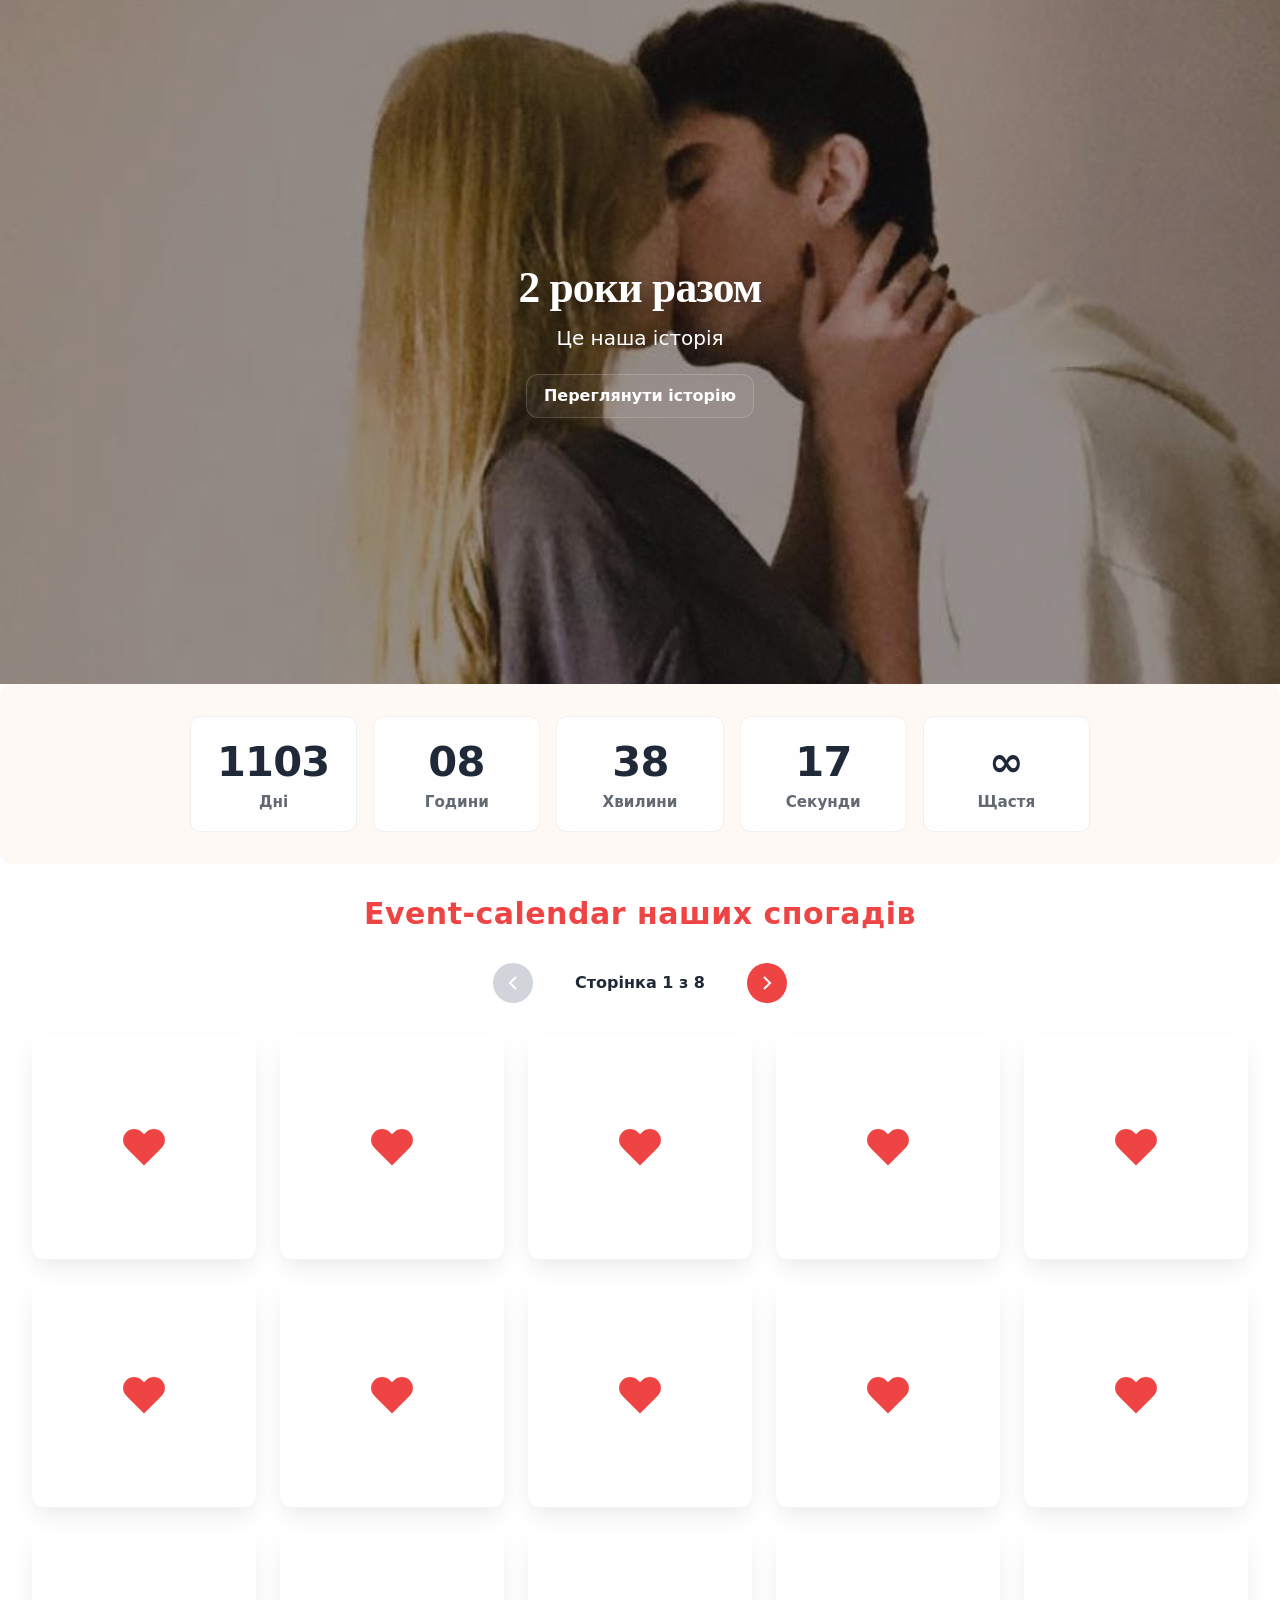
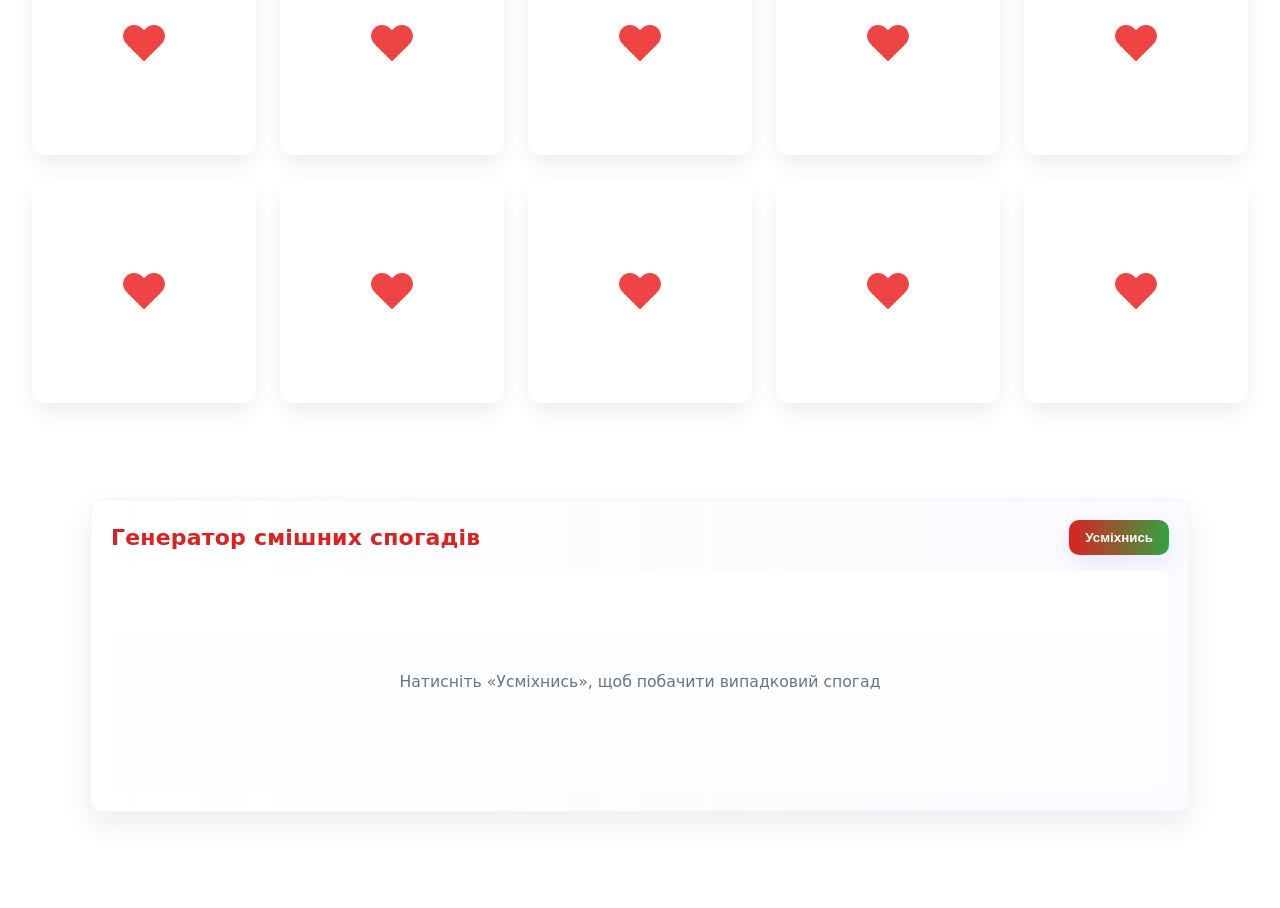
==== index.html @ 917b81e0 "Random funny generator added" ====
<!doctype html>
<html lang="uk">
<head>
  <meta charset="utf-8" />
  <meta name="viewport" content="width=device-width,initial-scale=1" />
  <title>2 роки разом — Головна</title>
  <link rel="stylesheet" href="style.css">
</head>
<body>
  <!-- Partial hero will be loaded here -->
  <div id="hero-root"></div>

  <!-- Partial counter will be loaded here -->
  <div id="counter-root"></div>

  <!-- Partial event-calendar will be loaded here -->
  <div id="event-calendar-root"></div>

  <!-- Partial funny generator will be loaded here -->
  <div id="funny-generator-root"></div>

  <main id="story">
   
  </main>

  <script type="module" src="index.js"></script>
</body>
</html>
---- style.css ----
/* Import hero styles (partial) */
@import "hero.css";

/* Basic resets and global layout */
*{box-sizing:border-box}
html,body{height:100%}
body{
  margin:0;
  font-family: Inter, system-ui, -apple-system, "Segoe UI", Roboto, "Helvetica Neue", Arial, sans-serif;
  color:#111;
  background:#fff;
  -webkit-font-smoothing:antialiased;
  -moz-osx-font-smoothing:grayscale;
}

/* Utility container for page content */
main{
  max-width:1000px;
  margin:0 auto;
  padding:2rem 1rem;
}

/* Link focus styles for accessibility */
a:focus{ outline: 3px solid rgba(21,156,228,0.18); outline-offset:3px; }
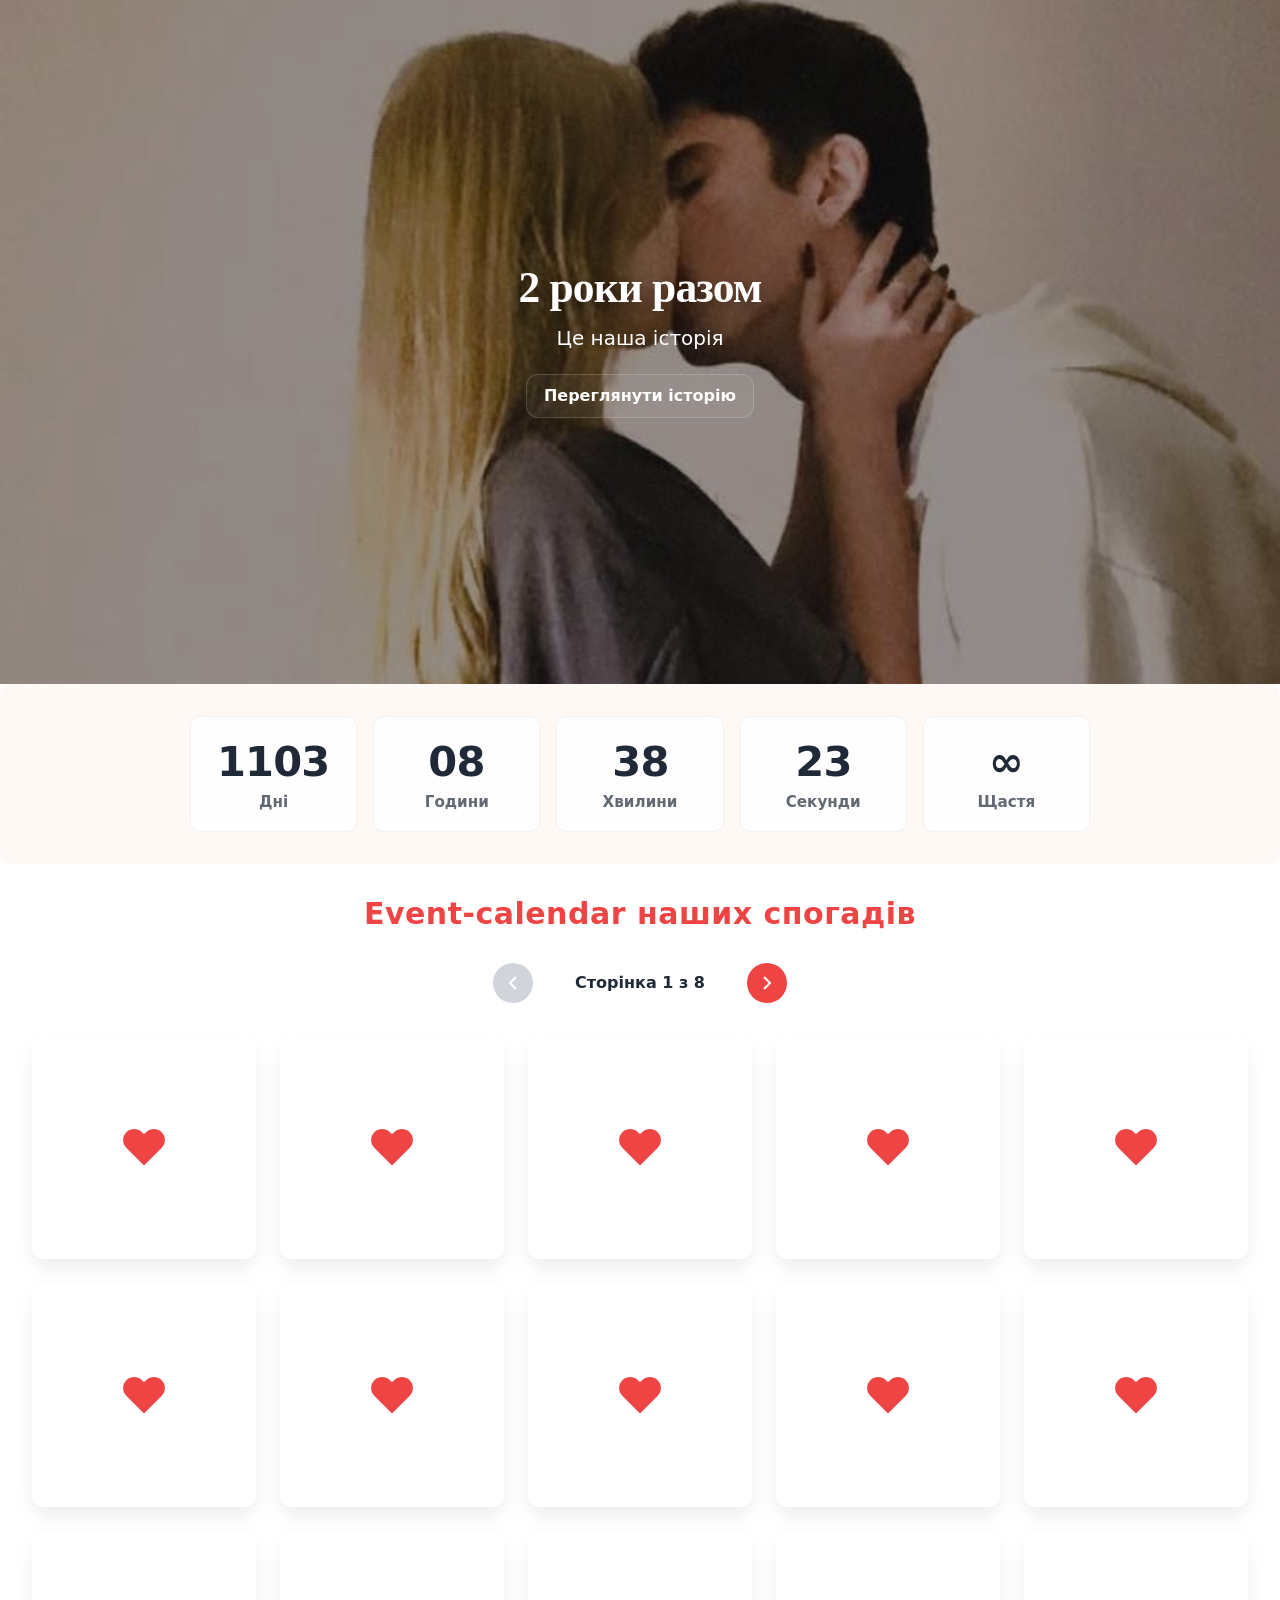
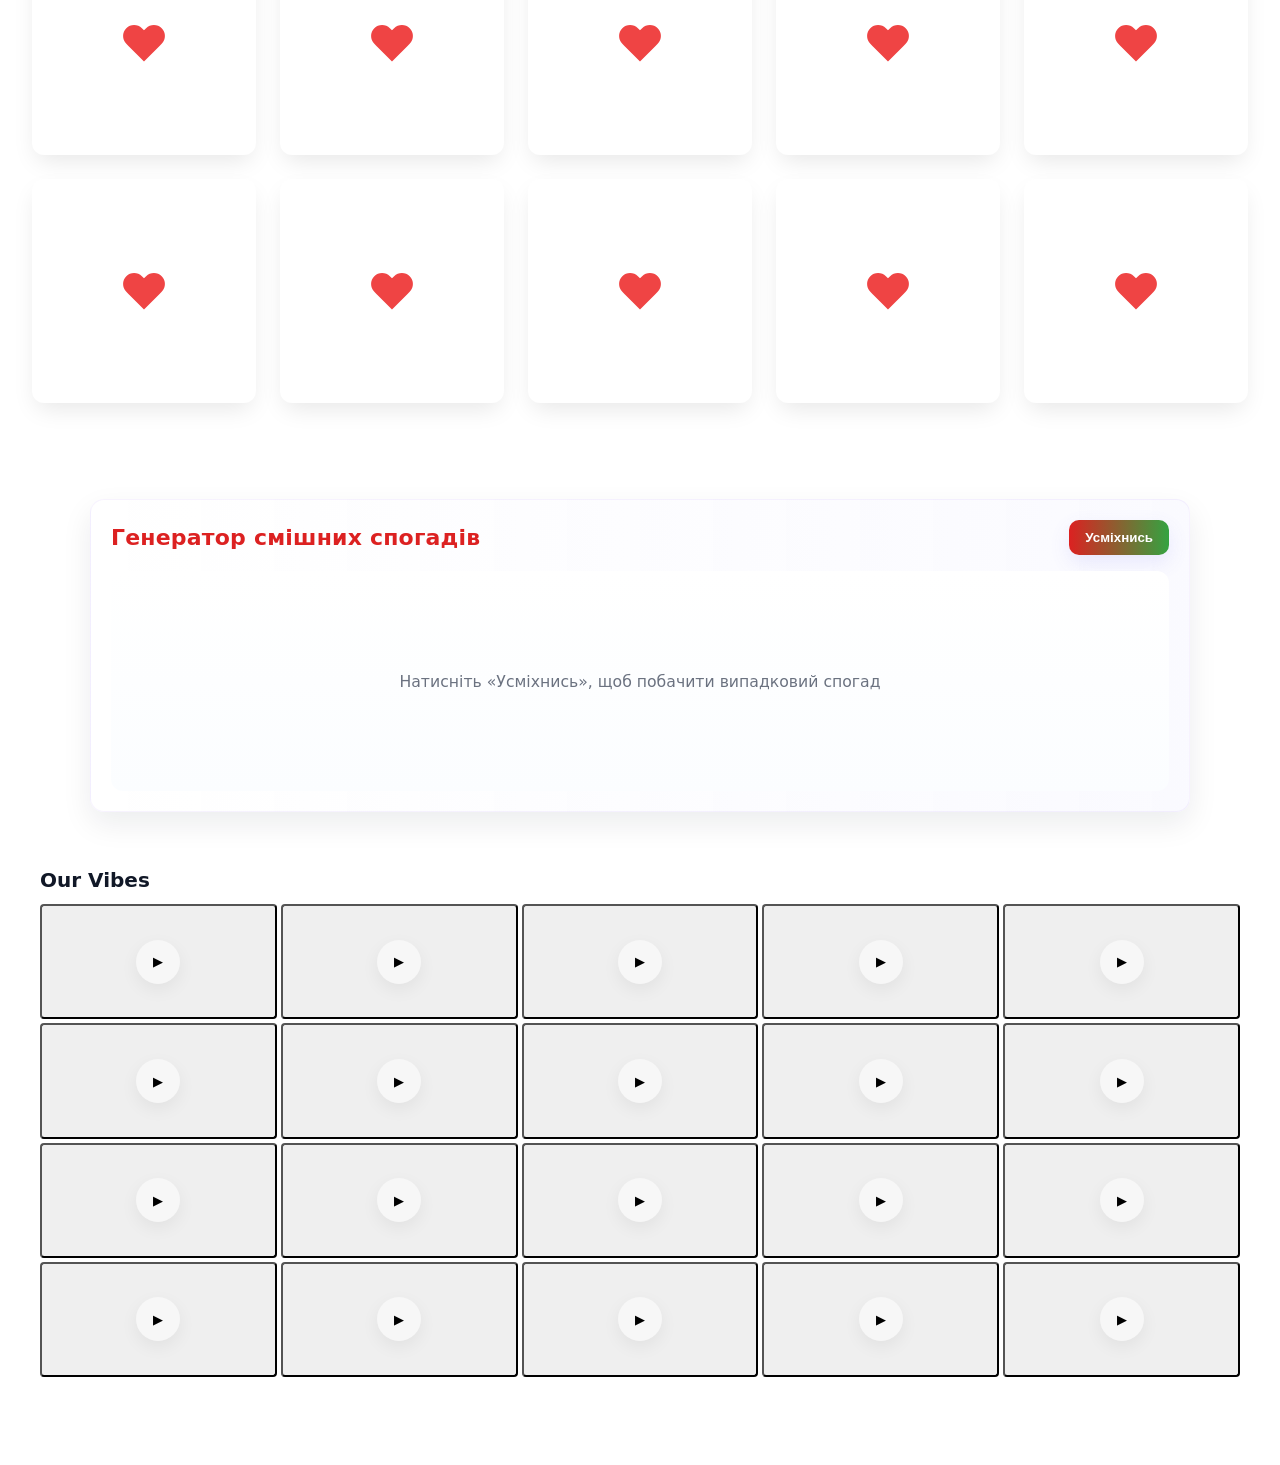
==== commit a0086cfc: "Our vibes block" ====
--- a/index.html
+++ b/index.html
@@ -19,6 +19,9 @@
   <!-- Partial funny generator will be loaded here -->
   <div id="funny-generator-root"></div>
 
+  <!-- Partial our vibes will be loaded here -->
+  <div id="our-vibes-root"></div>
+
   <main id="story">
    
   </main>
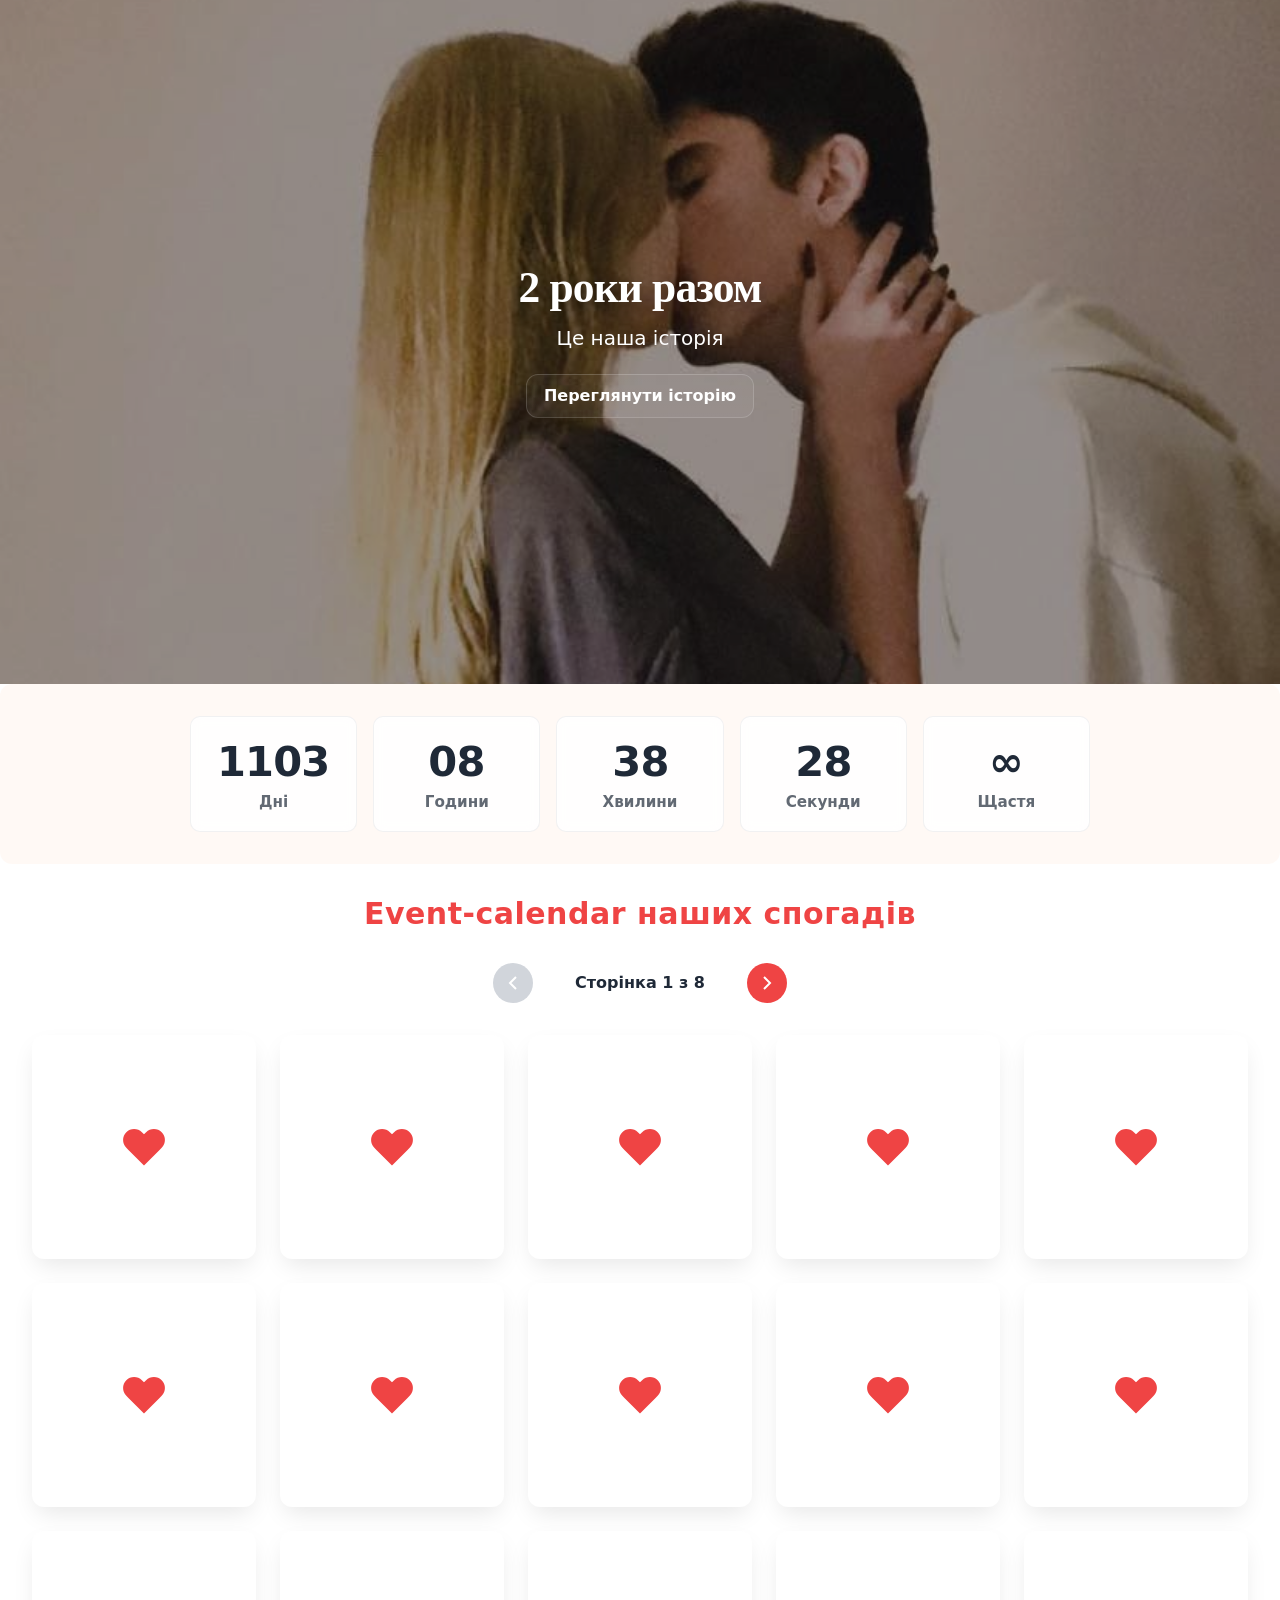
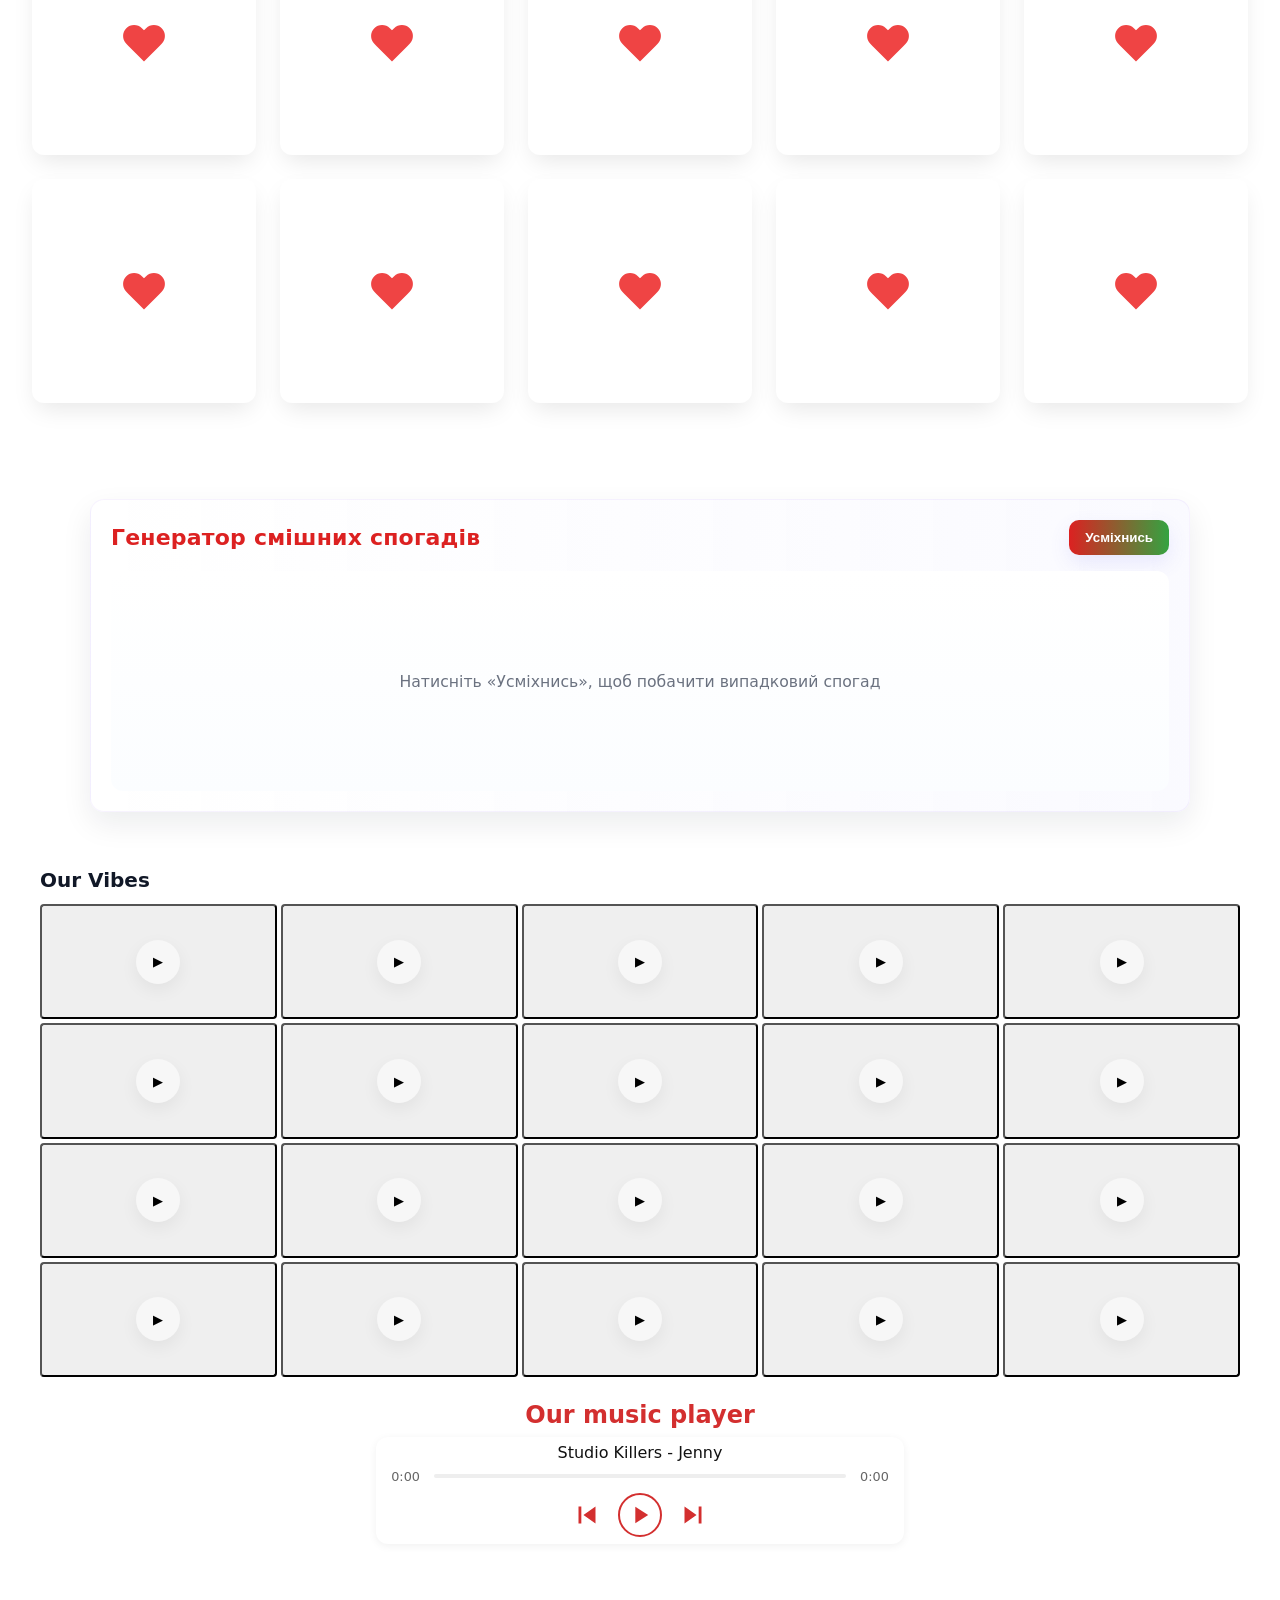
==== commit 9076a5fc: "Music player added" ====
--- a/index.html
+++ b/index.html
@@ -22,6 +22,9 @@
   <!-- Partial our vibes will be loaded here -->
   <div id="our-vibes-root"></div>
 
+  <!-- Partial music player will be loaded here -->
+  <div id="music-player-root"></div>
+
   <main id="story">
    
   </main>
--- a/style.css
+++ b/style.css
@@ -22,3 +22,110 @@
 
 /* Link focus styles for accessibility */
 a:focus{ outline: 3px solid rgba(21,156,228,0.18); outline-offset:3px; }
+
+/* Music Player Styles */
+.music-player-block {
+  max-width: 560px;
+  margin: 0 auto 1.25rem auto;
+  padding: 0 1rem;
+}
+
+.music-player__title {
+  font-size: 1.5rem;
+  font-weight: 600;
+  color: #d32f2f;
+  margin: 0 0 0.5rem 0;
+  text-align: center;
+}
+
+.music-player {
+  display: flex;
+  justify-content: center;
+  background: #fff;
+  border-radius: 12px;
+  padding: 0.4rem 0.6rem; /* компактніший — висота менша вдвічі */
+  box-shadow: 0 2px 8px rgba(0,0,0,0.06);
+}
+
+.music-player__container {
+  width: 100%;
+  max-width: 520px;
+}
+
+.music-player__display {
+  text-align: center;
+  margin-bottom: 0.6rem;
+}
+
+.music-player__current-song {
+  margin-bottom: 0.4rem;
+}
+
+.music-player__song-title {
+  font-size: 0.85rem;
+  font-weight: 500;
+  color: #333;
+  display: block;
+  white-space: nowrap;
+  overflow: hidden;
+  text-overflow: ellipsis;
+  padding: 0 0.5rem;
+}
+
+.music-player__time {
+  display: flex;
+  align-items: center;
+  gap: 0.5rem;
+  font-size: 0.8rem;
+  color: #666;
+  margin: 0.4rem 0;
+}
+
+.music-player__progress-bar {
+  flex: 1;
+  height: 4px;
+  background: #eee;
+  border-radius: 2px;
+  cursor: pointer;
+  position: relative;
+  overflow: hidden;
+}
+
+.music-player__progress-bar:hover { height: 6px; }
+
+.music-player__progress {
+  height: 100%;
+  background: rgba(211,47,47,0.8); /* червона зі прозорістю 0.8 */
+  width: 0%;
+  transition: width 0.12s linear;
+}
+
+.music-player__duration,
+.music-player__current-time { min-width: 2.5rem; text-align: center; }
+
+.music-player__controls { display:flex; align-items:center; justify-content:center; gap: 0.9rem; }
+
+.music-player__btn { background: none; border: none; padding: 0; cursor: pointer; display:flex; align-items:center; justify-content:center; }
+
+/* svg backgrounds white by default (pause icon overrides inline) */
+.music-player__btn svg { background: #fff; border-radius: 50%; display:block; }
+
+/* prev/next small buttons */
+.music-player__btn--prev svg,
+.music-player__btn--next svg { width: 34px; height: 34px; color: #333; }
+
+/* Play button — червоно-біла */
+.music-player__btn--play { width: 44px; height: 44px; display:inline-grid; place-items:center; border-radius:50%; background:#fff; border:2px solid #d32f2f; }
+.music-player__btn--play svg { width: 28px; height: 28px; }
+
+.music-player__btn--play:active { transform: scale(0.98); }
+
+@media (max-width:600px) {
+  .music-player-block { padding: 0 0.5rem; }
+  .music-player { padding: 0.3rem 0.4rem; }
+  .music-player__btn--prev svg, .music-player__btn--next svg { width: 28px; height: 28px; }
+  .music-player__btn--play { width: 36px; height: 36px; }
+  .music-player__song-title { font-size: 0.8rem; }
+}
+
+
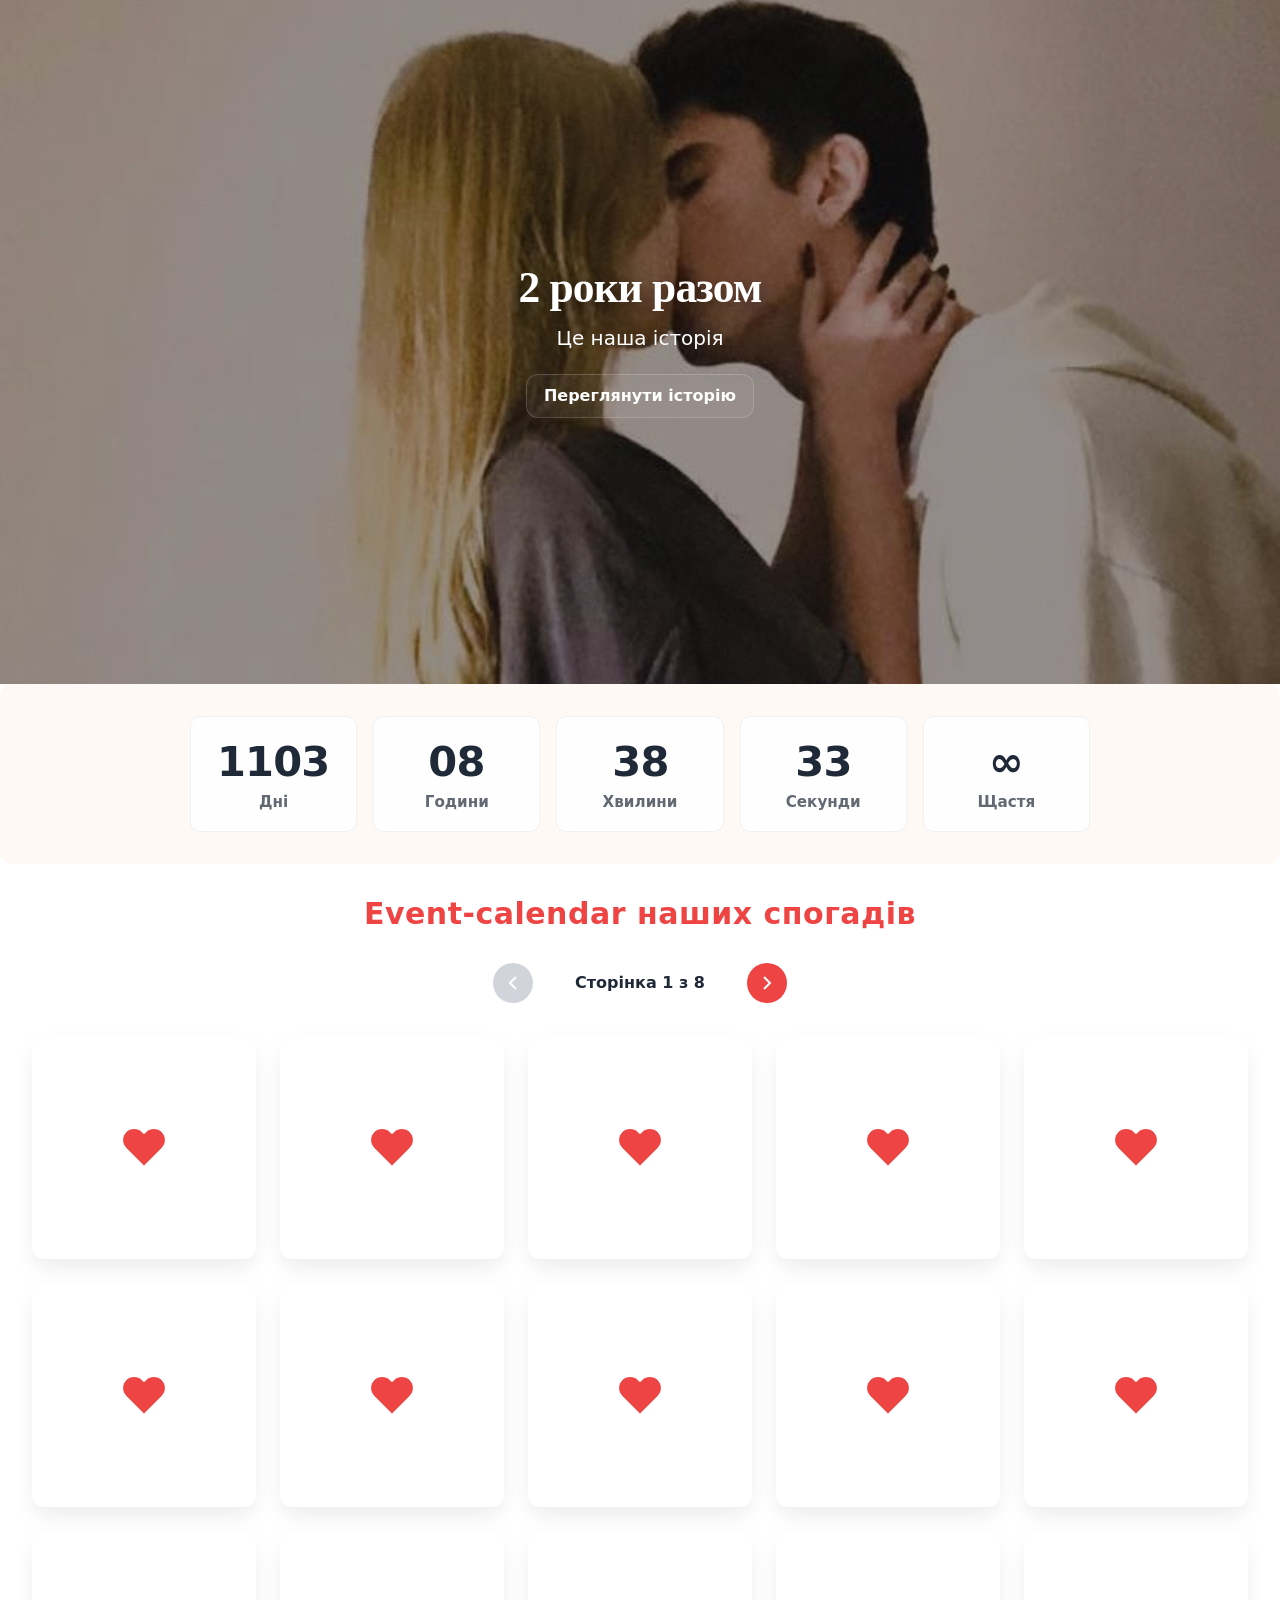
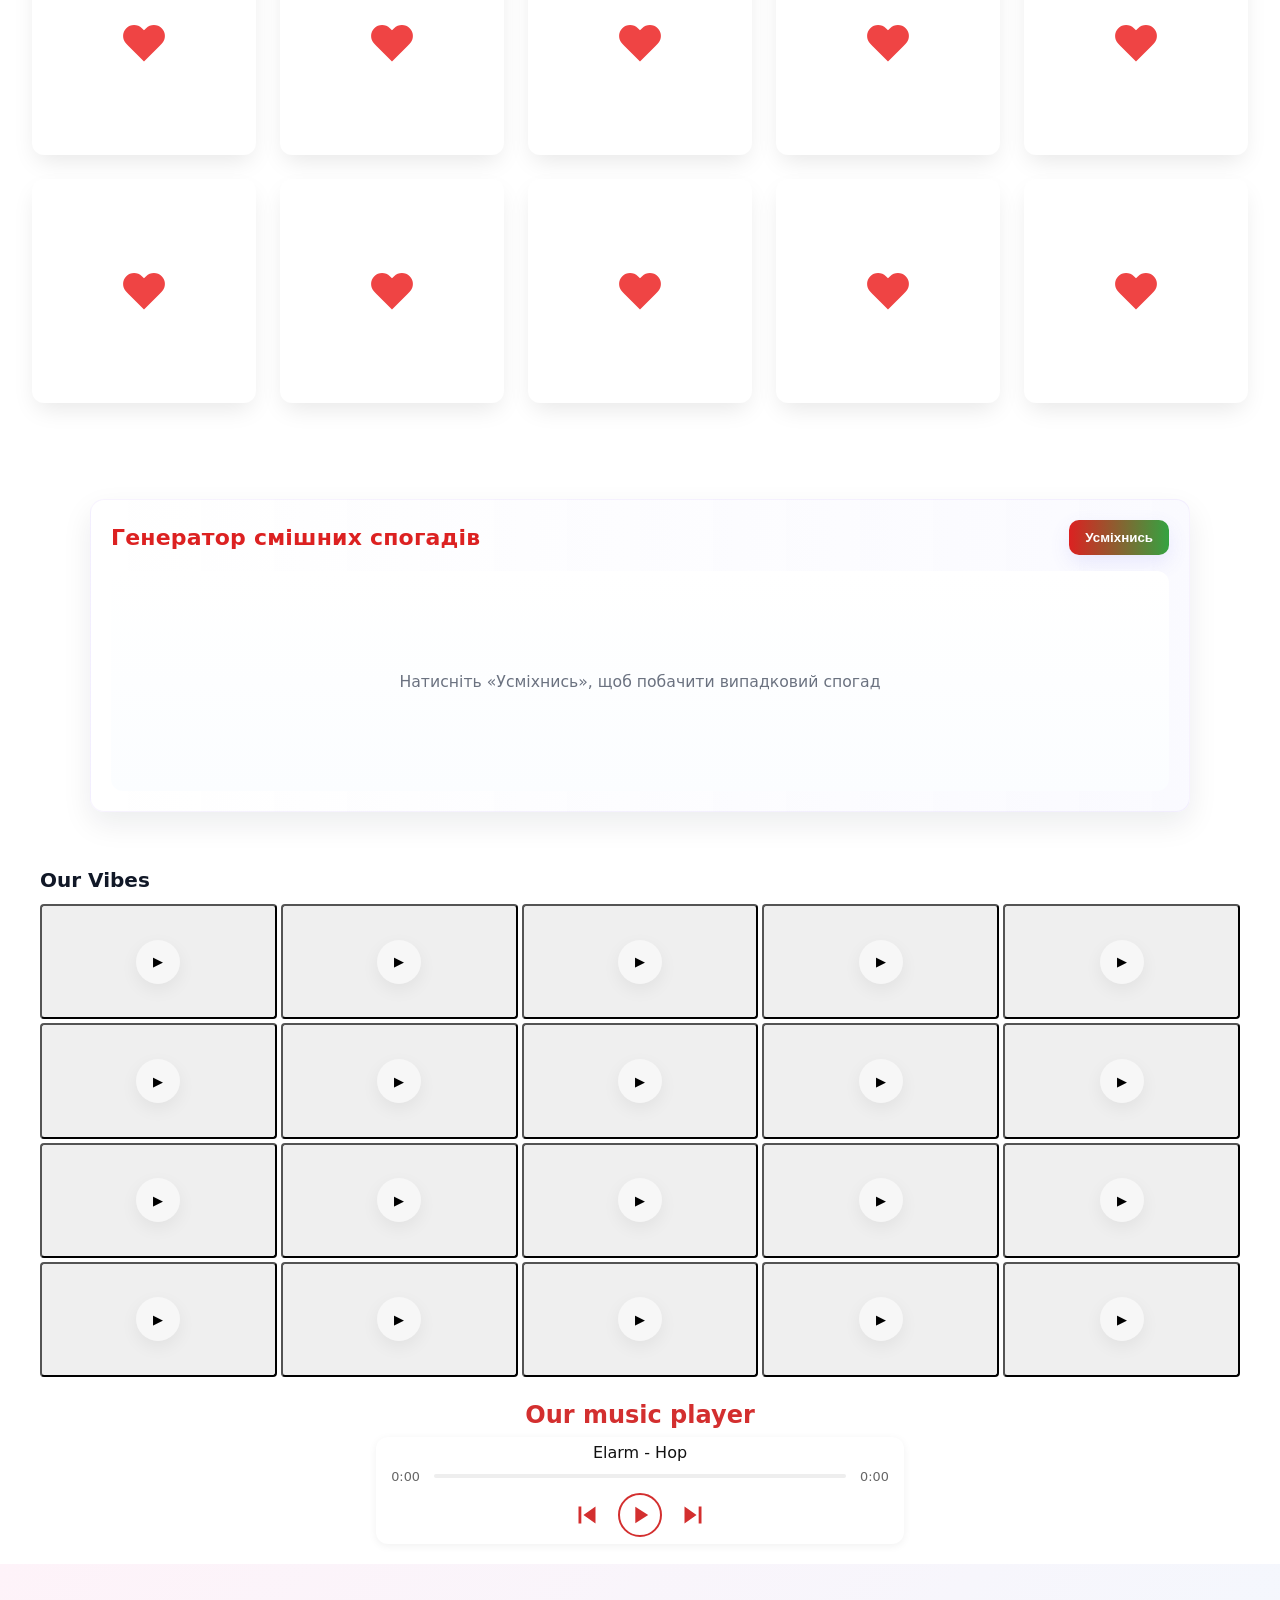
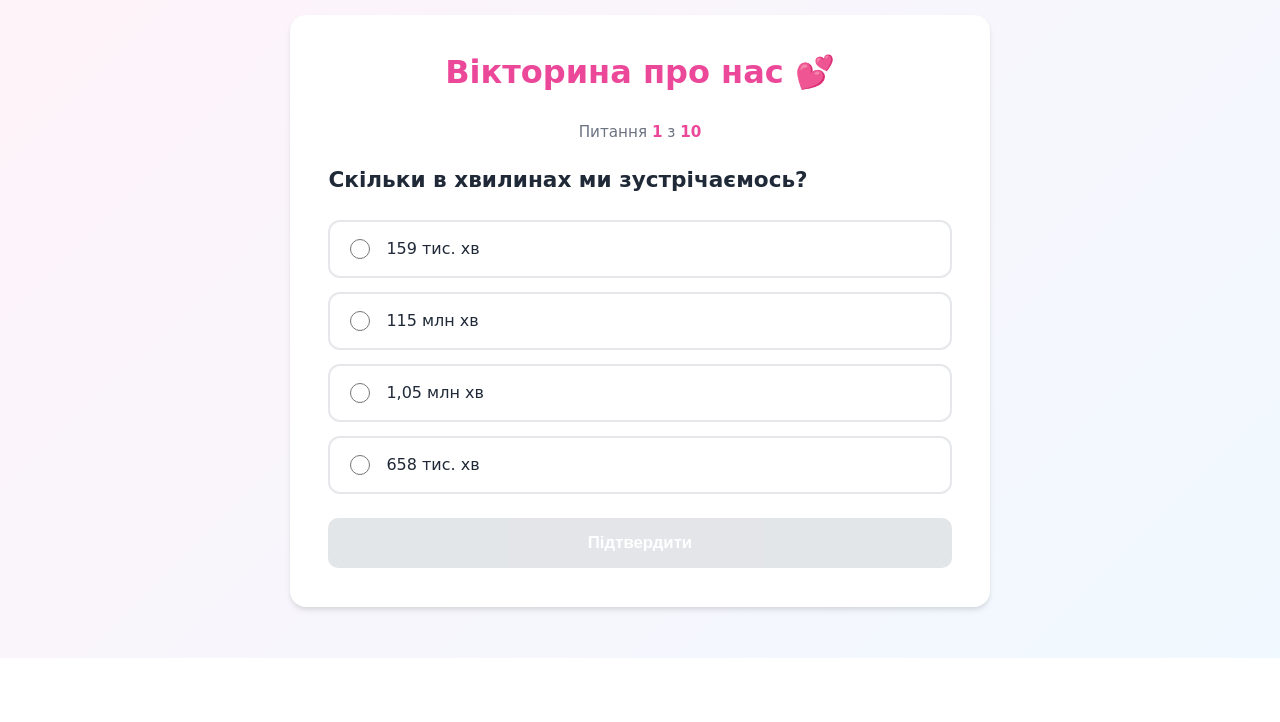
==== commit 331ecb58: "Love Quiz added" ====
--- a/index.html
+++ b/index.html
@@ -25,6 +25,9 @@
   <!-- Partial music player will be loaded here -->
   <div id="music-player-root"></div>
 
+  <!-- Partial quiz will be loaded here -->
+  <div id="quiz-root"></div>
+
   <main id="story">
    
   </main>
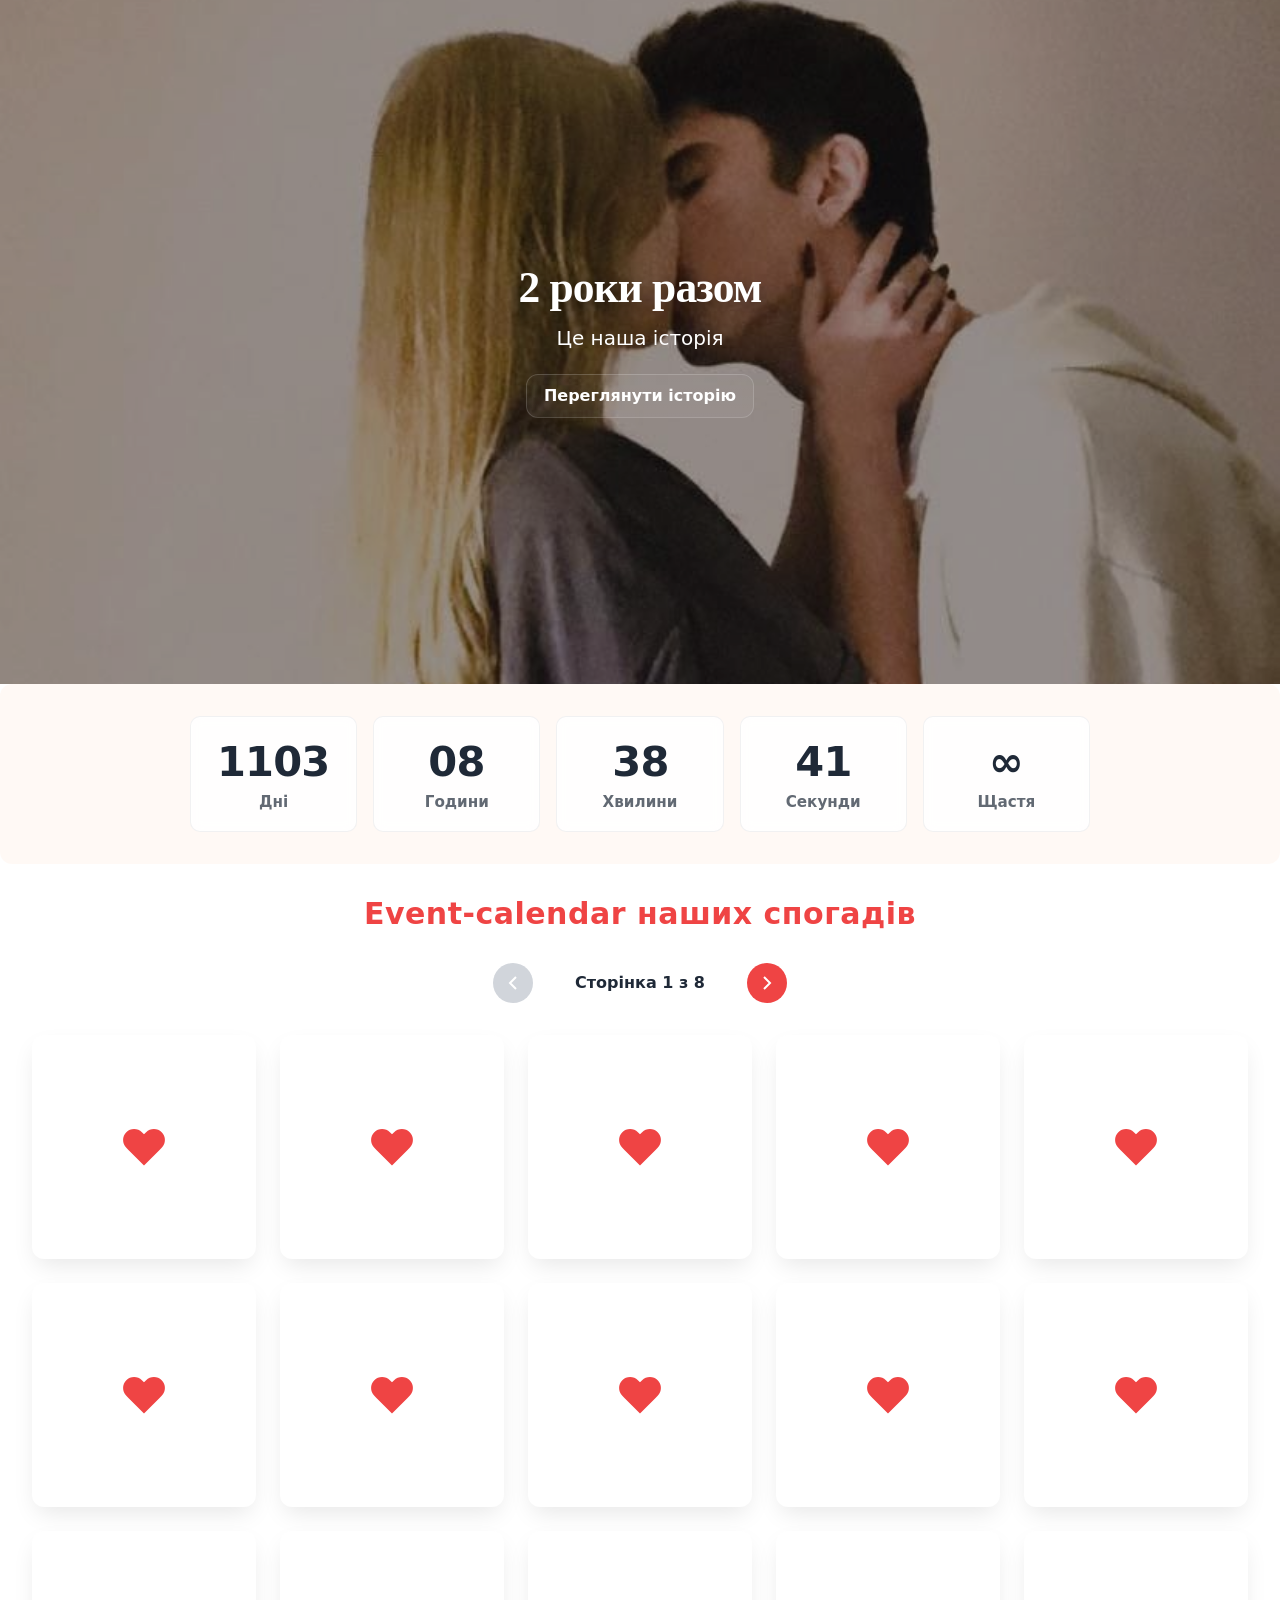
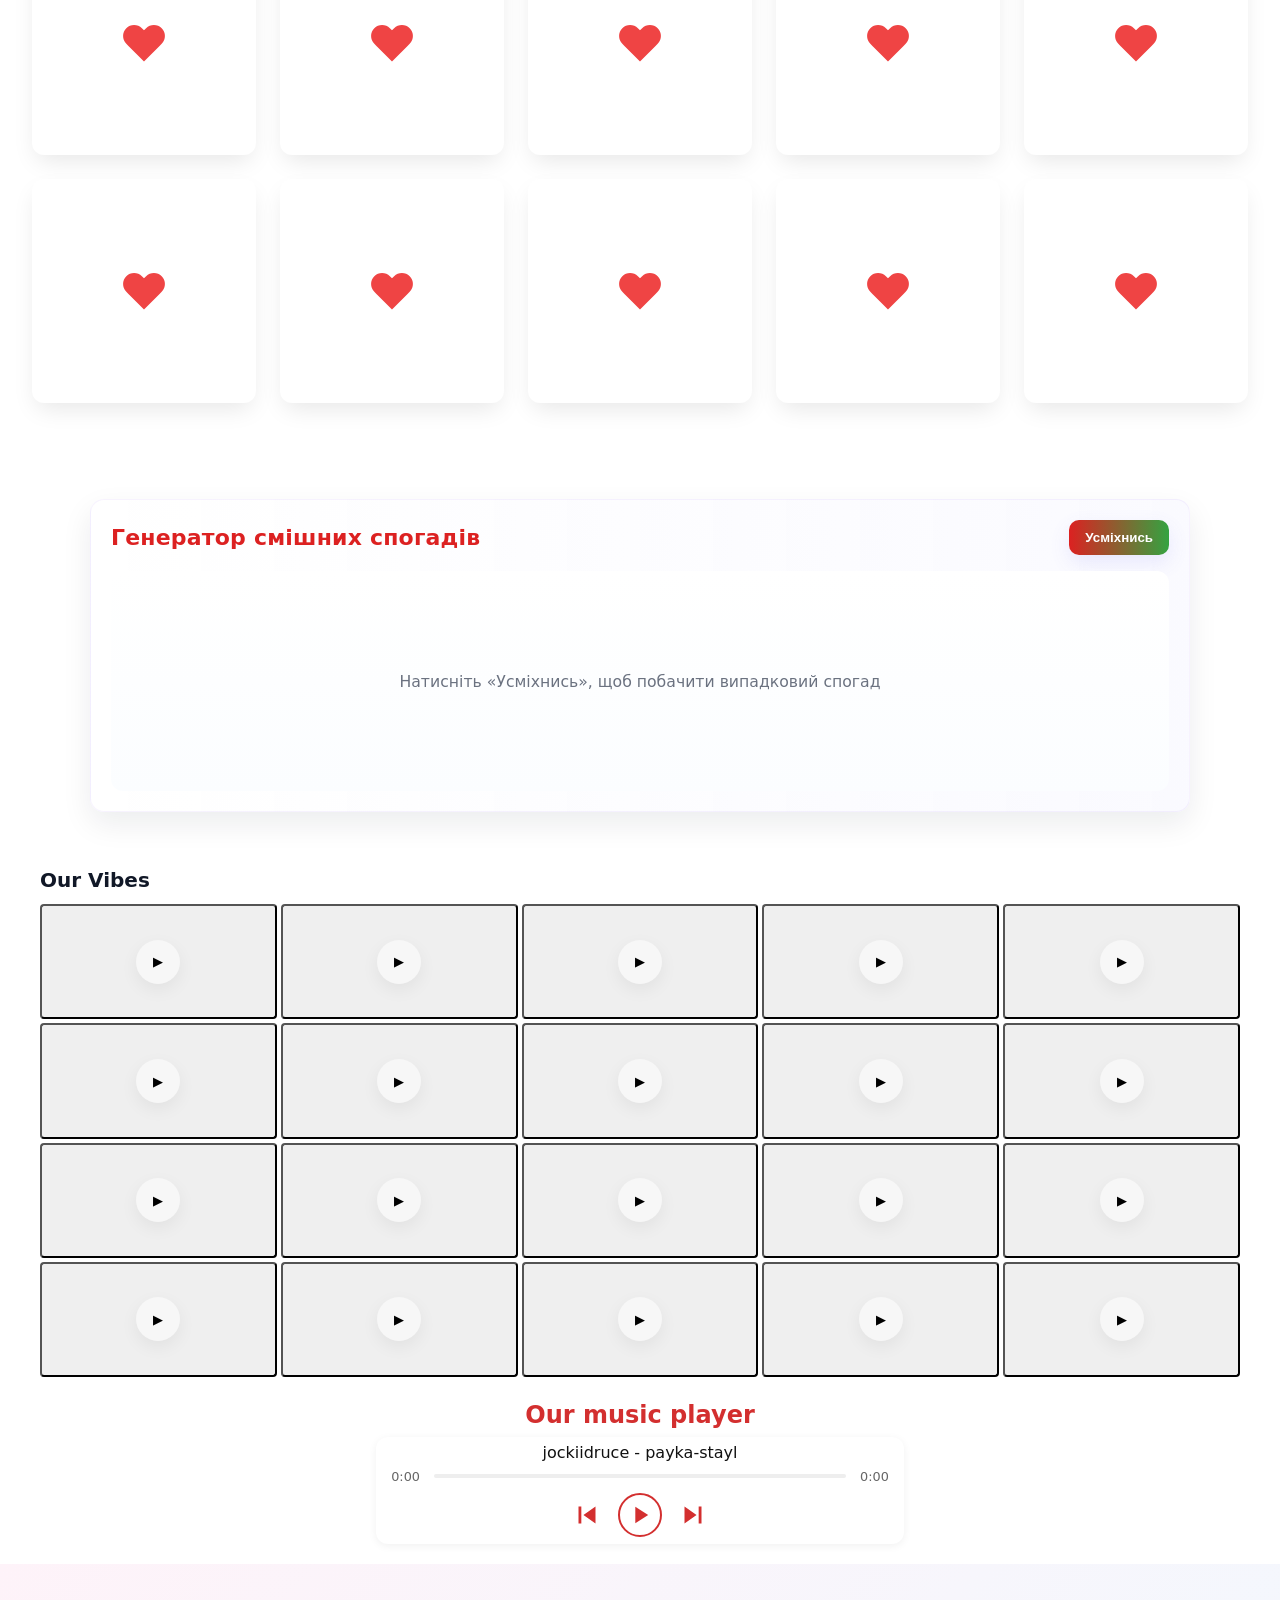
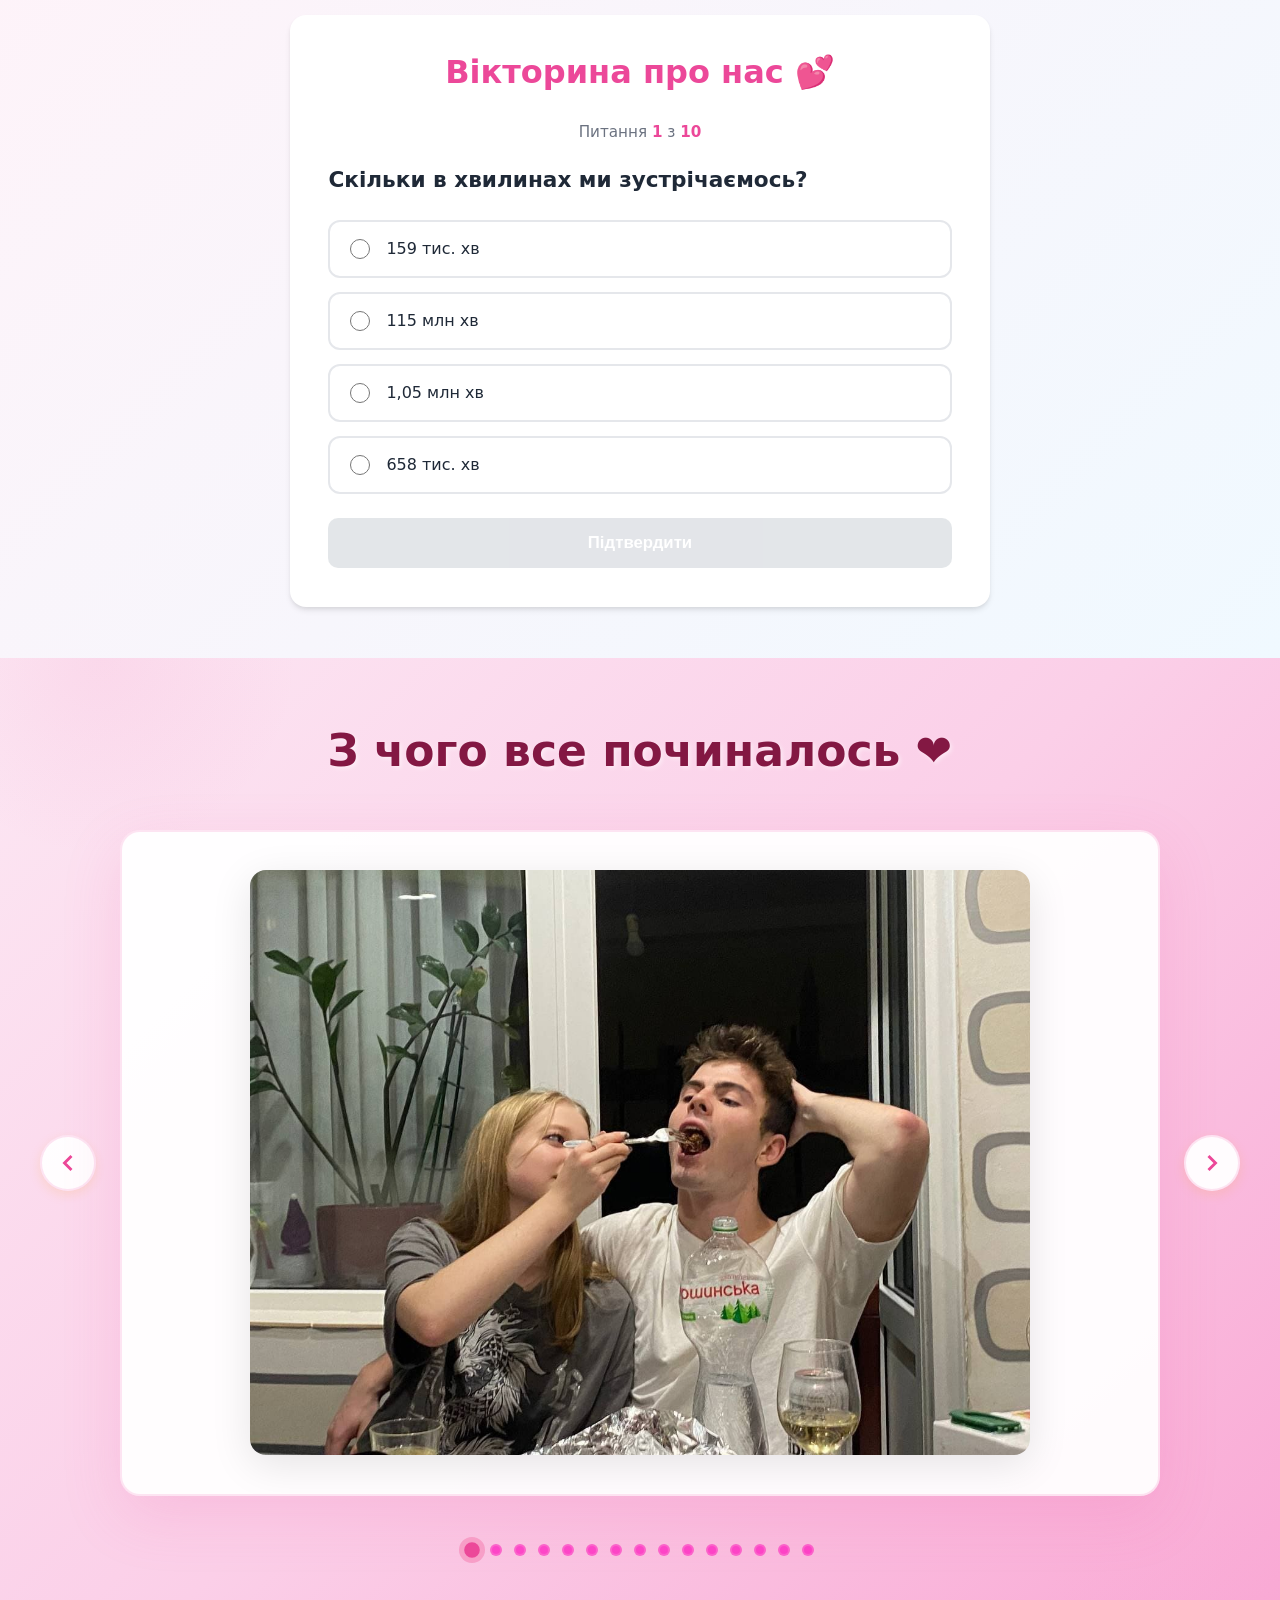
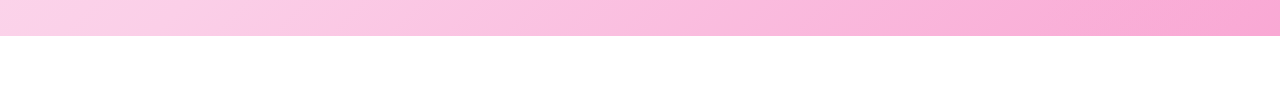
==== commit 102fa131: "memories carousel added" ====
--- a/index.html
+++ b/index.html
@@ -28,6 +28,9 @@
   <!-- Partial quiz will be loaded here -->
   <div id="quiz-root"></div>
 
+  <!-- Partial memories will be loaded here -->
+  <div id="memories-root"></div>
+
   <main id="story">
    
   </main>
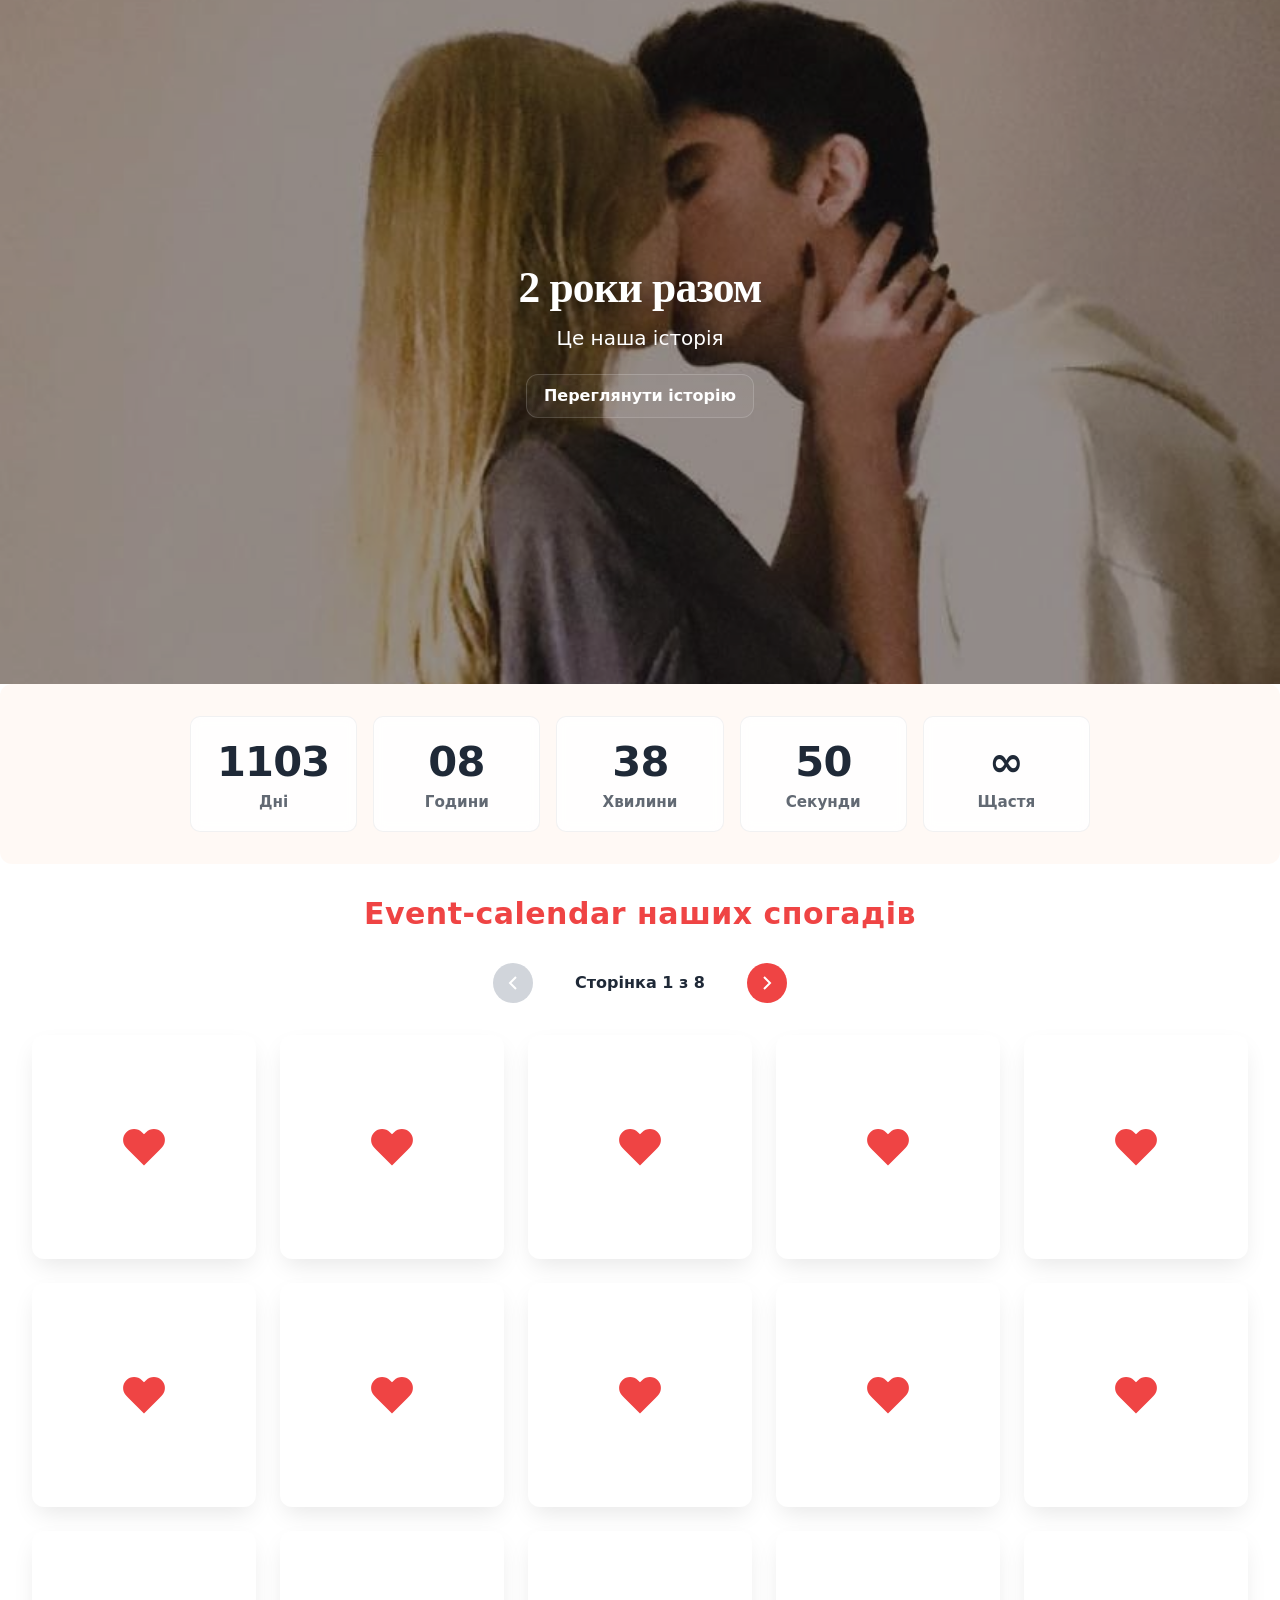
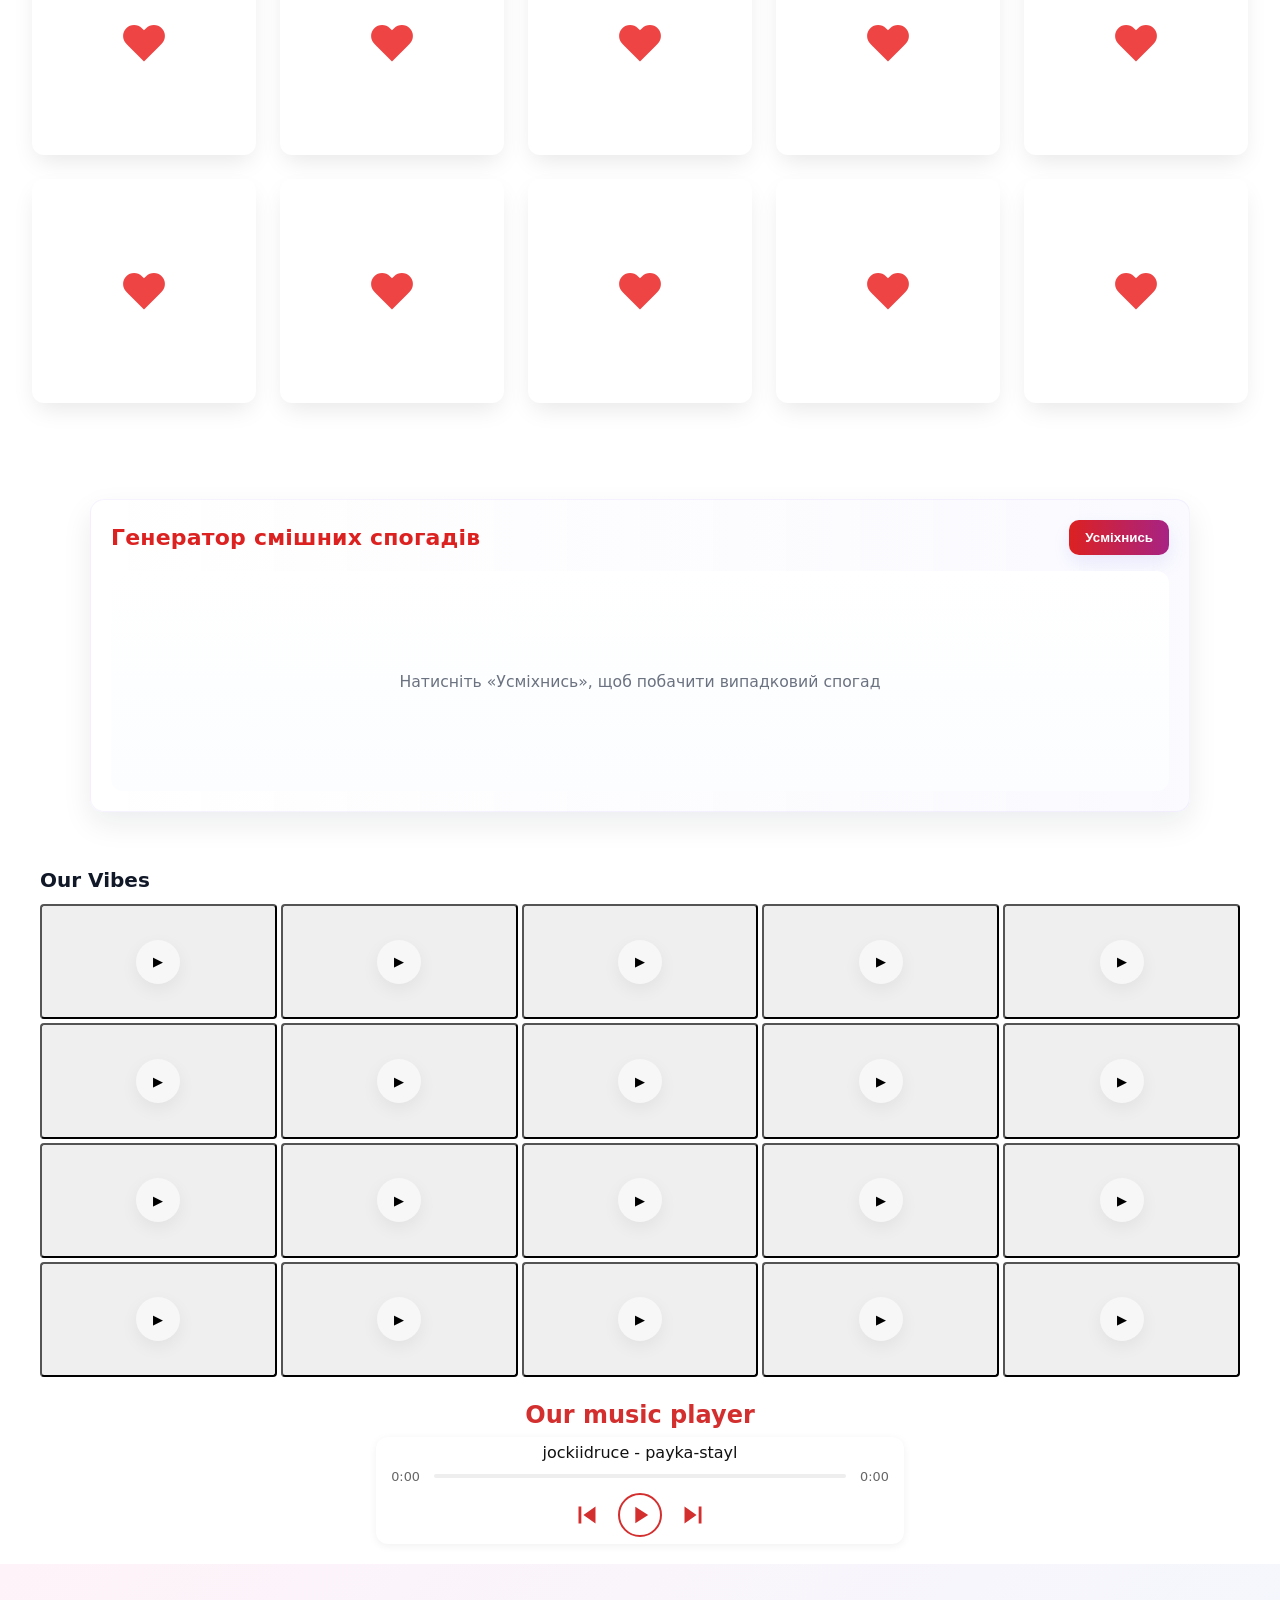
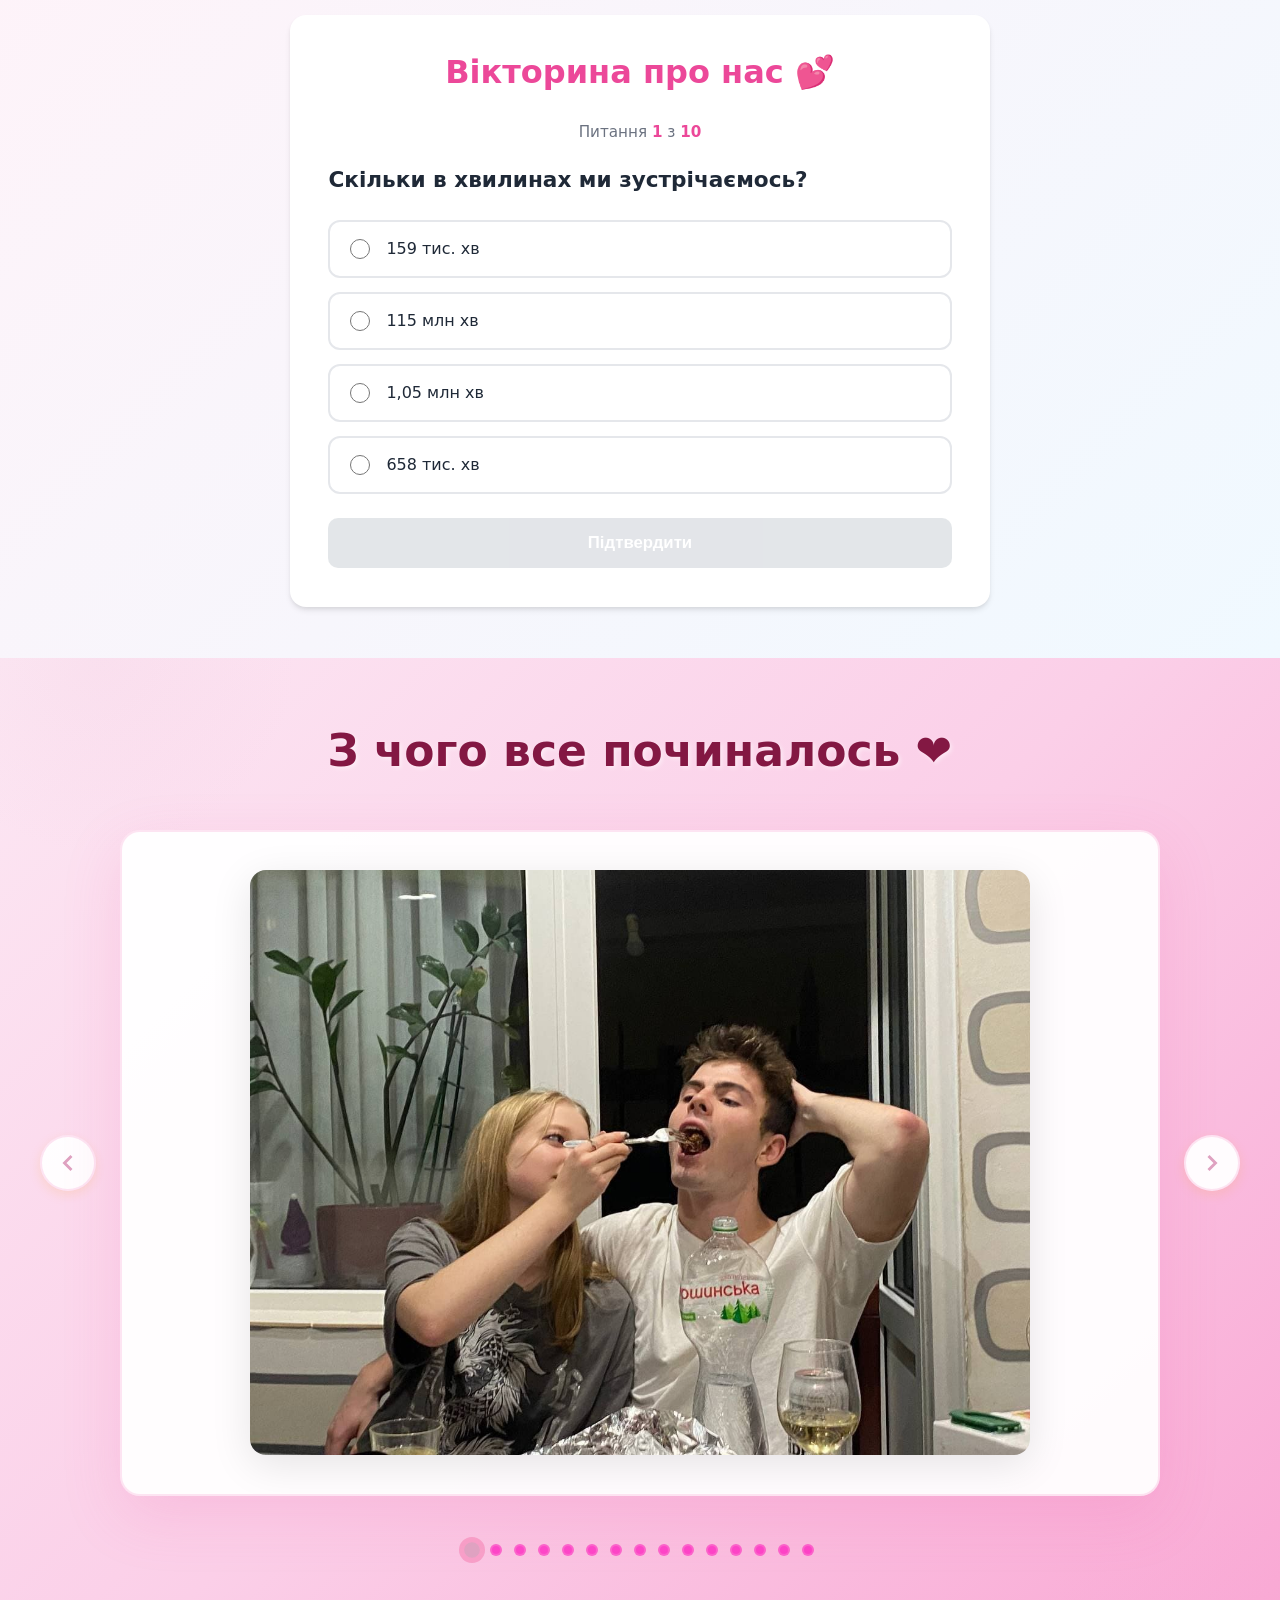
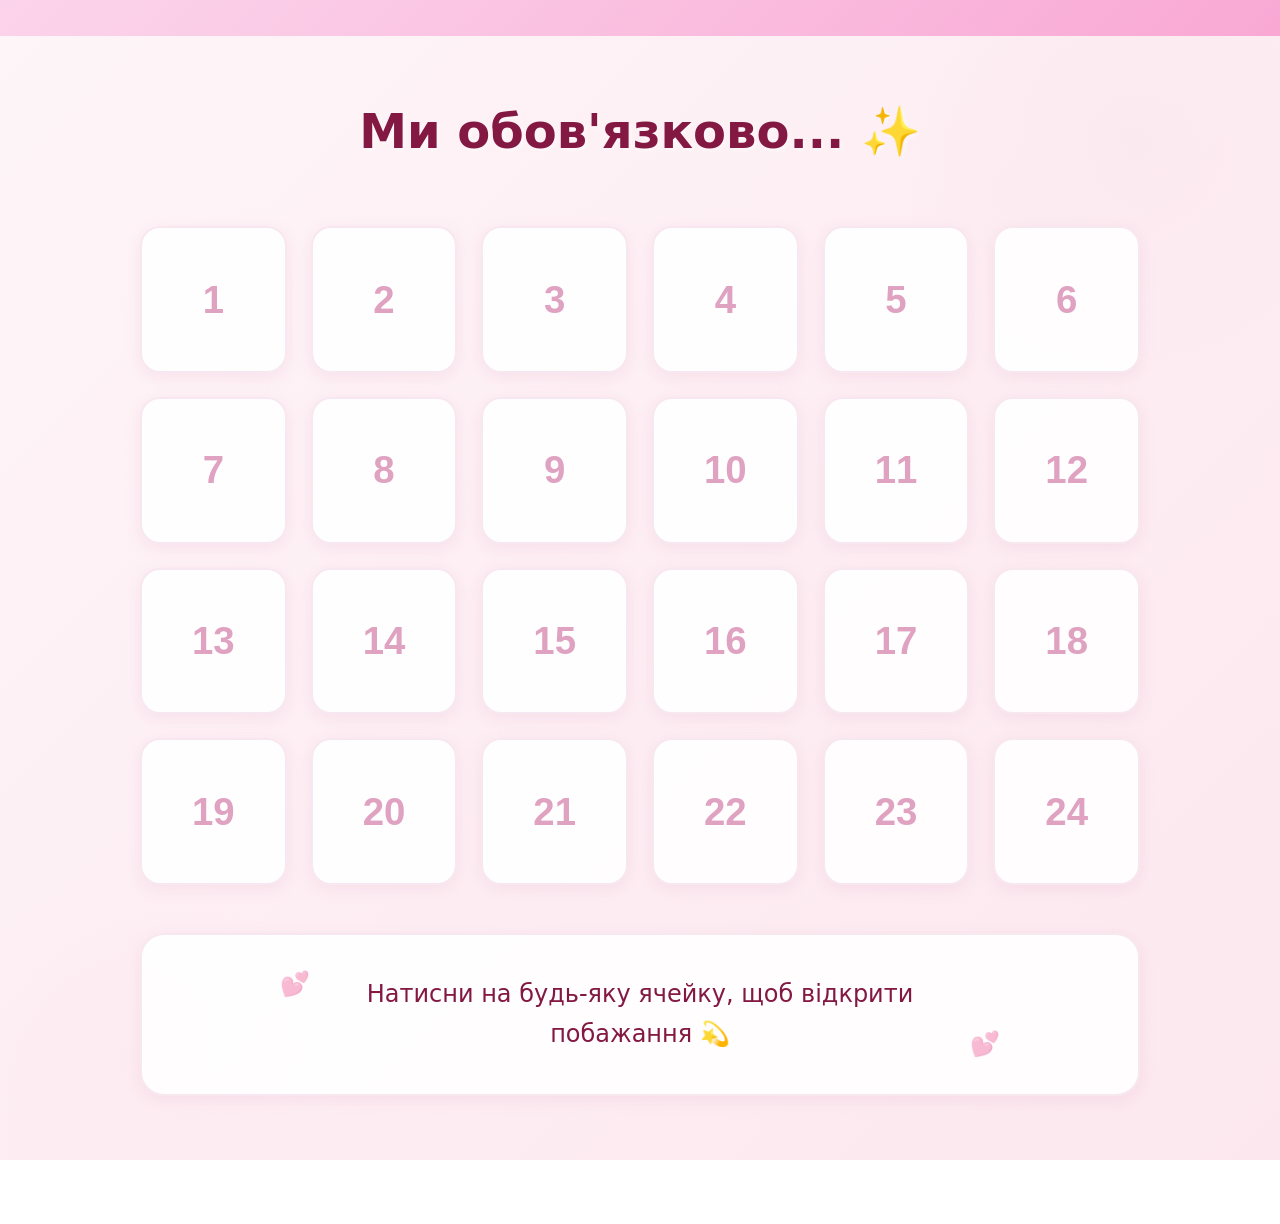
==== commit 965f0094: "wishes added" ====
--- a/index.html
+++ b/index.html
@@ -31,6 +31,9 @@
   <!-- Partial memories will be loaded here -->
   <div id="memories-root"></div>
 
+  <!-- Partial wishes will be loaded here -->
+  <div id="wishes-root"></div>
+
   <main id="story">
    
   </main>
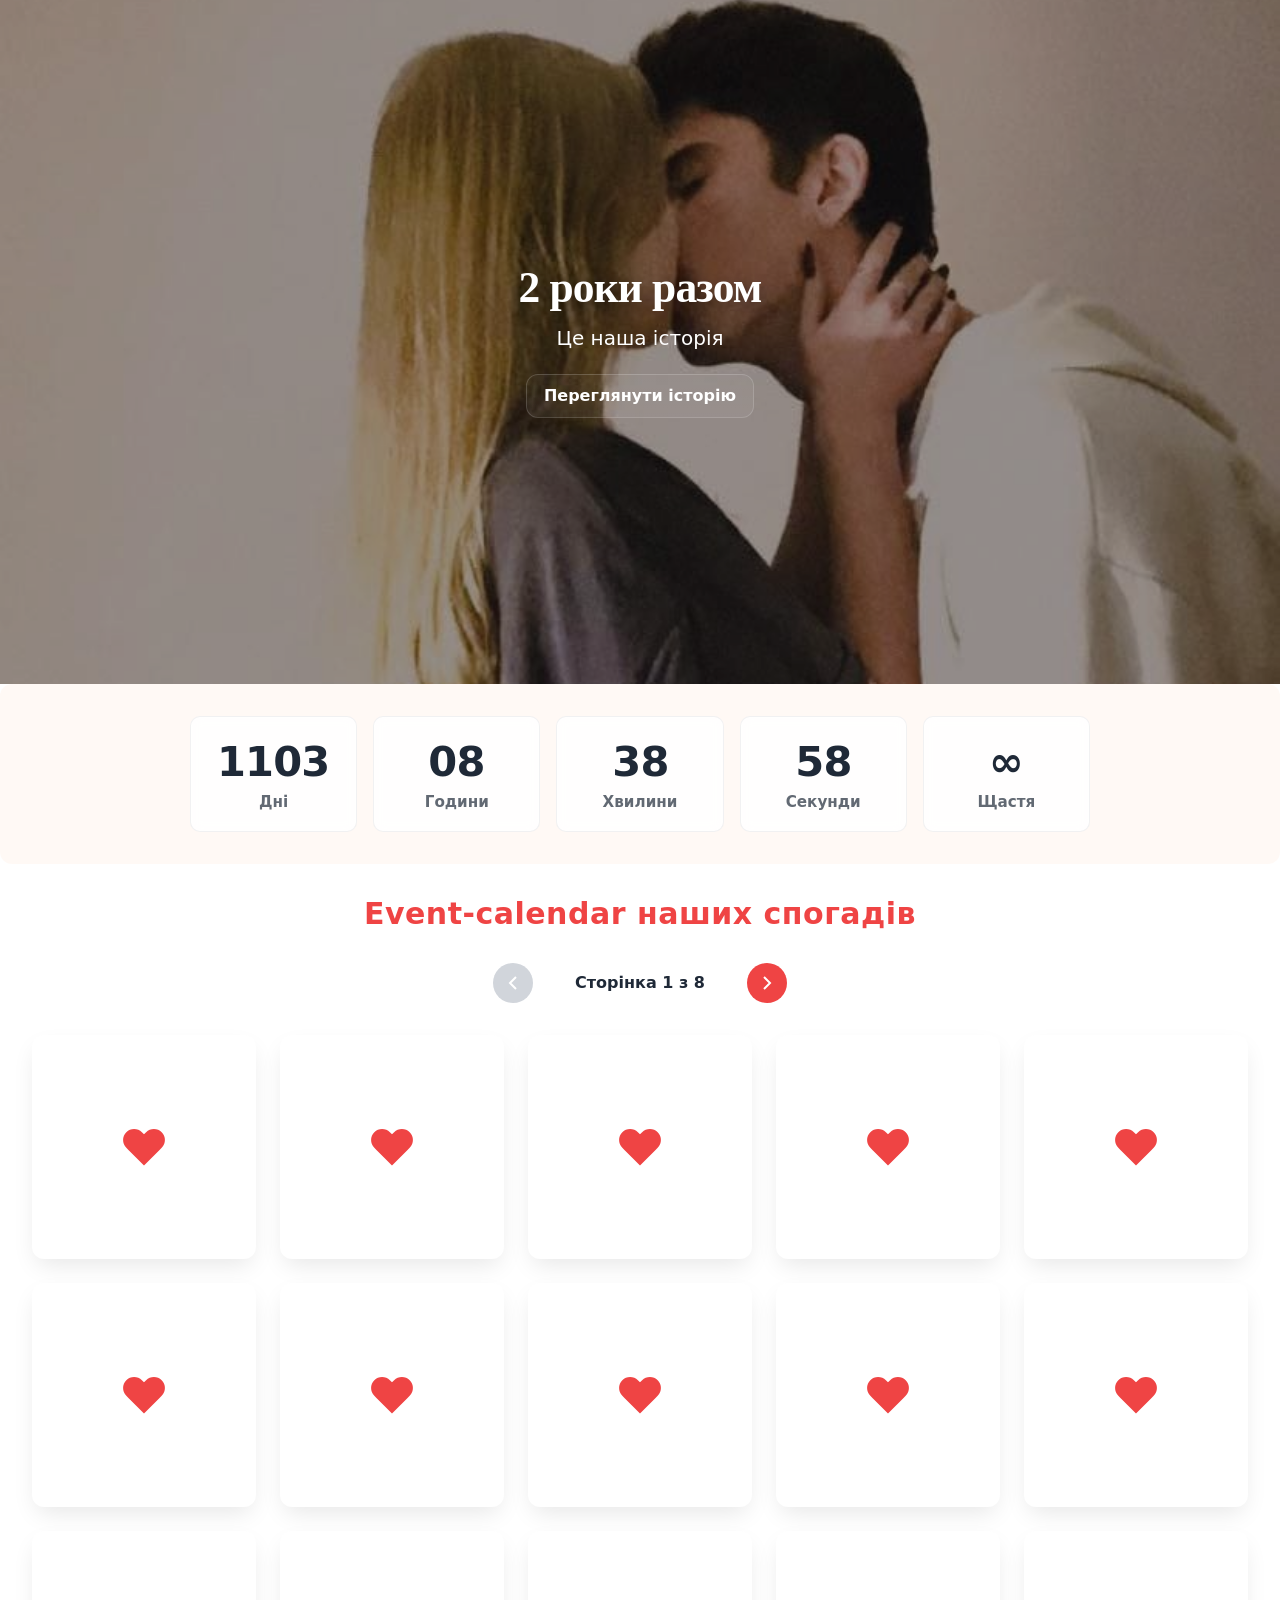
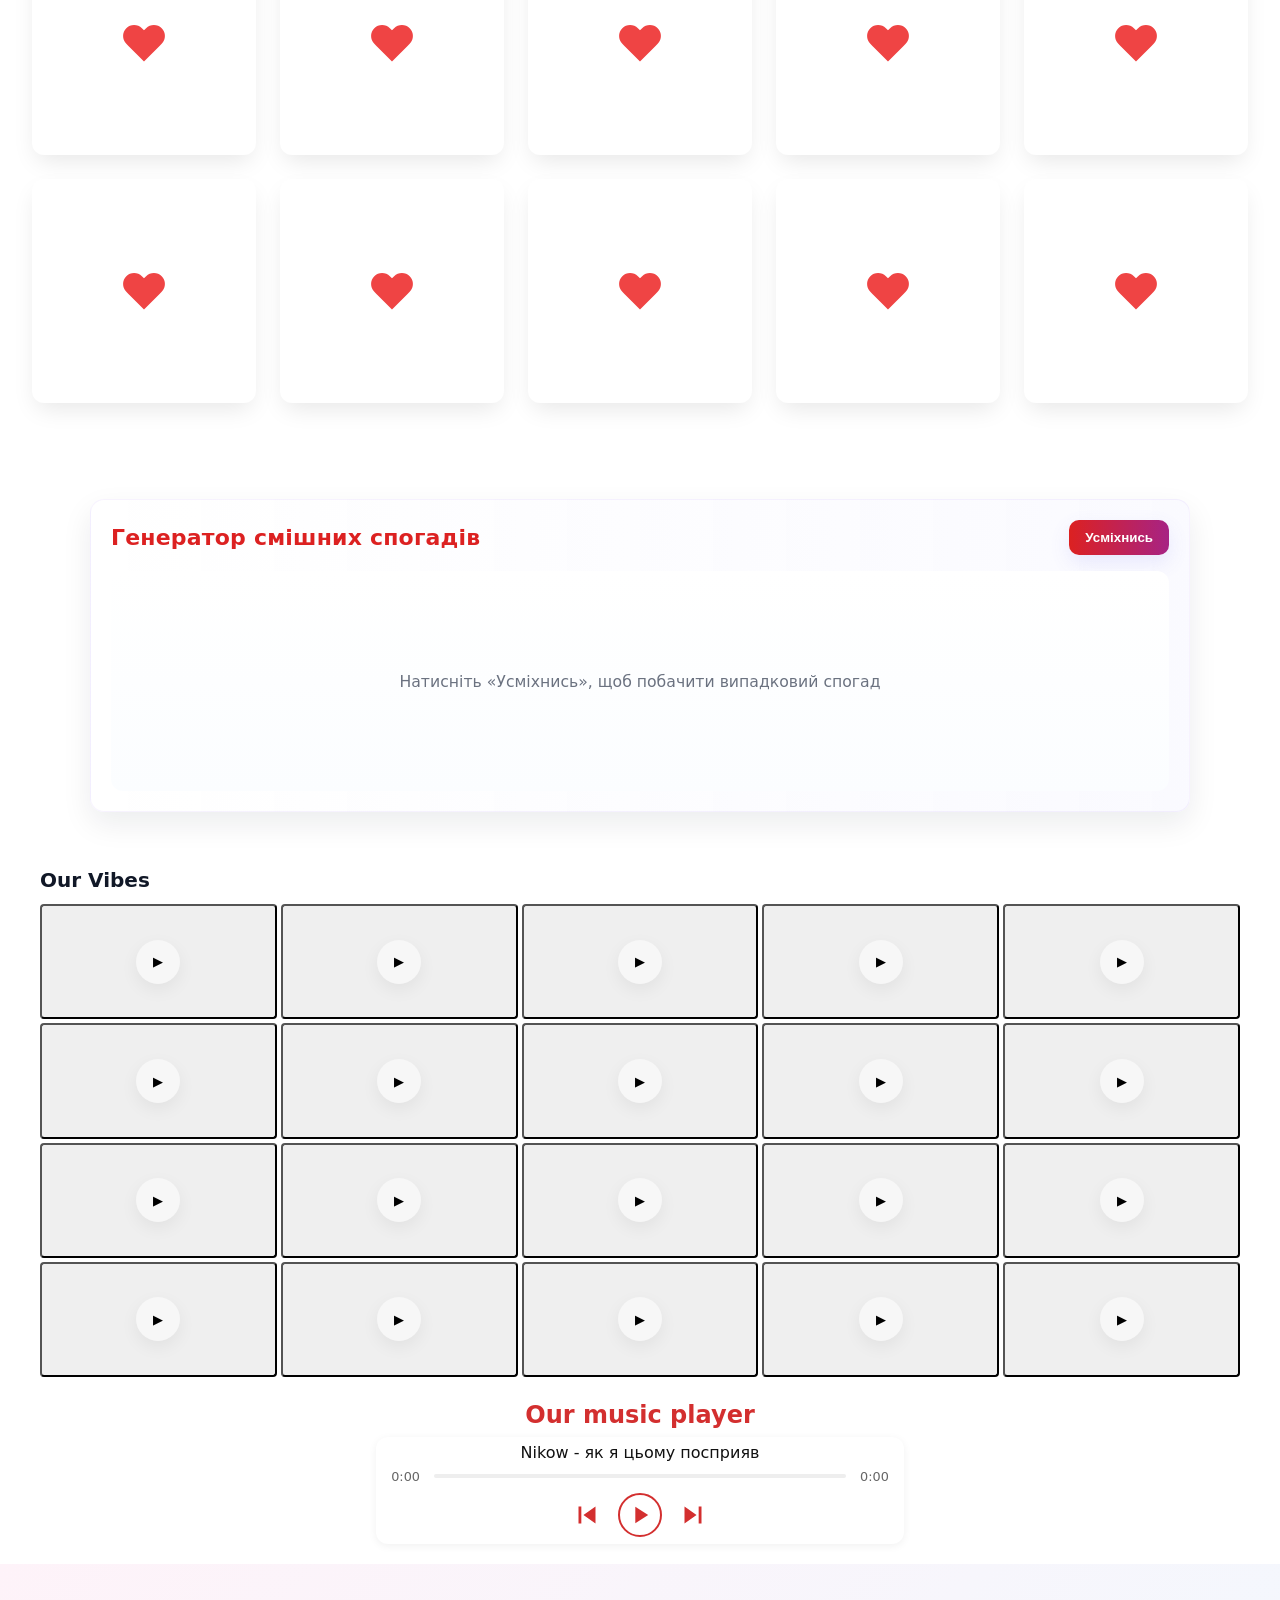
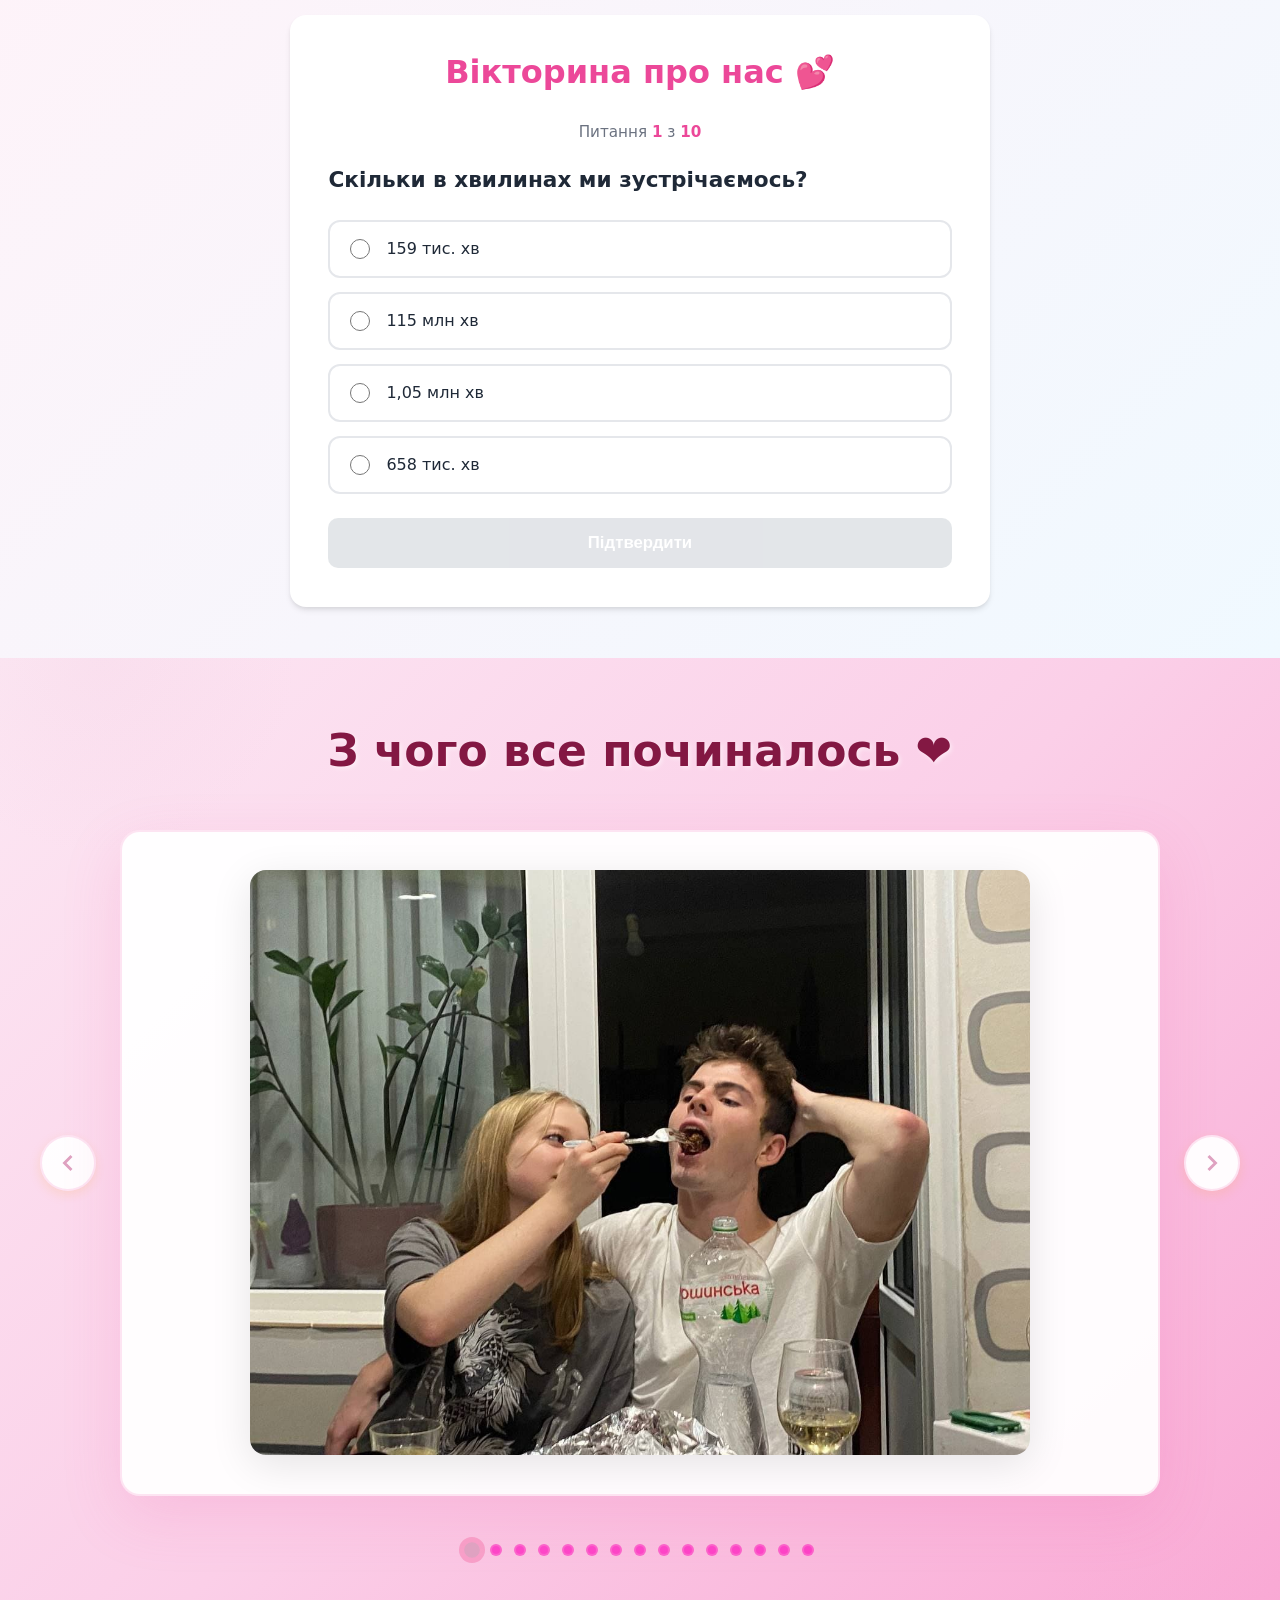
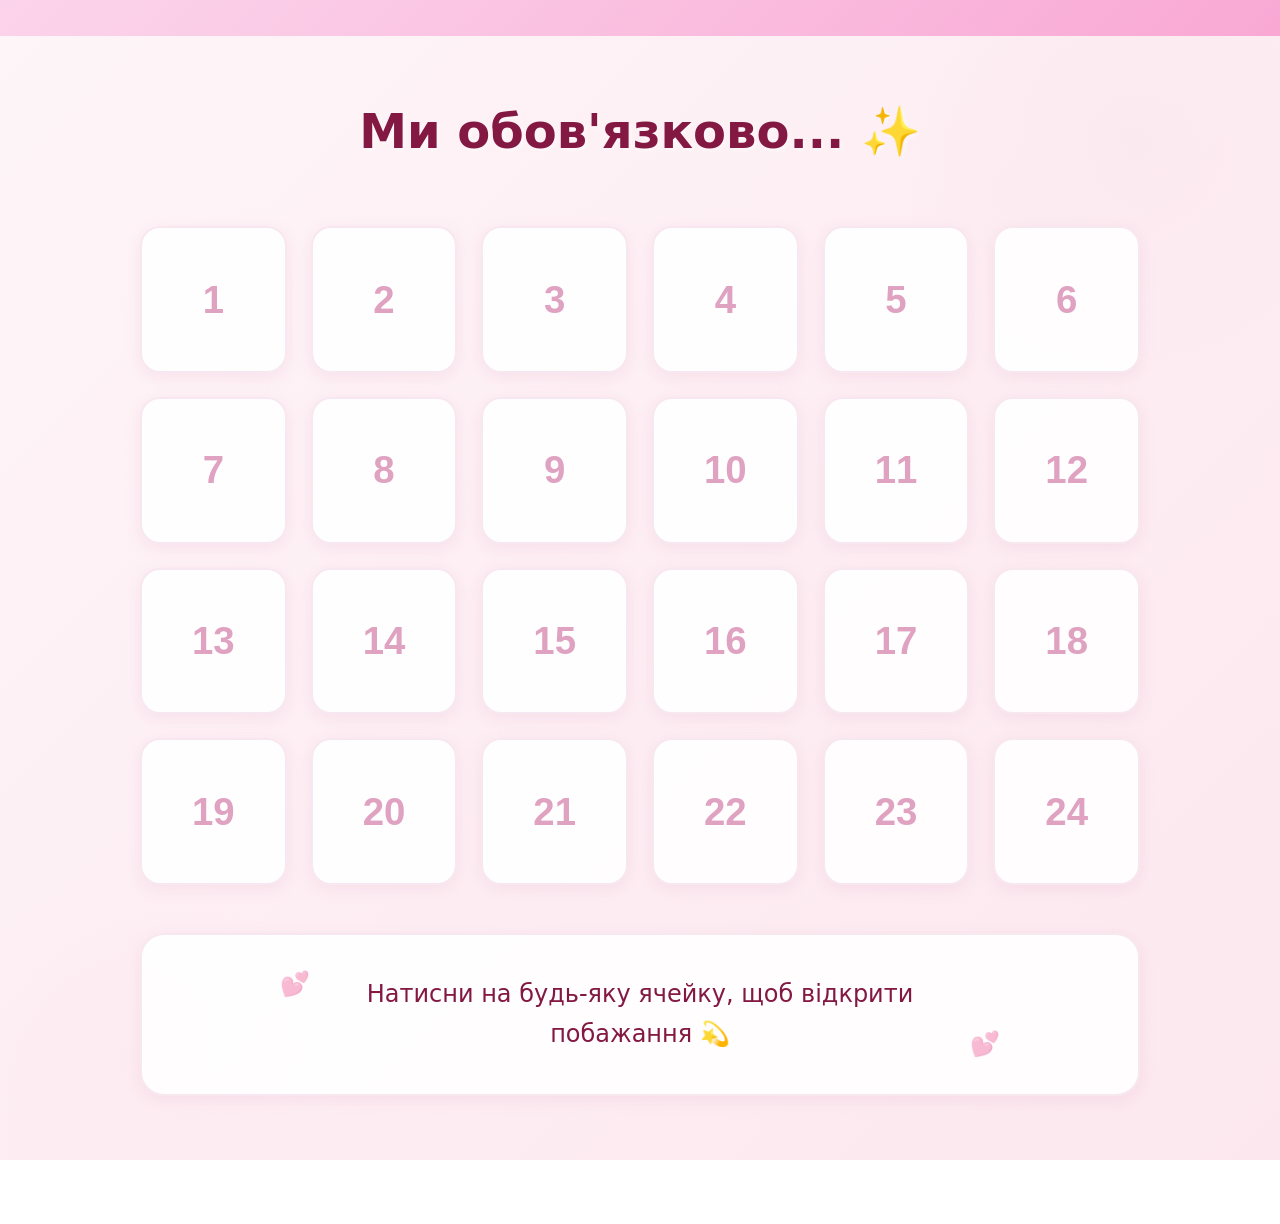
==== commit b17b7313: "icon for webpage added" ====
--- a/index.html
+++ b/index.html
@@ -3,7 +3,8 @@
 <head>
   <meta charset="utf-8" />
   <meta name="viewport" content="width=device-width,initial-scale=1" />
-  <title>2 роки разом — Головна</title>
+  <title>2 роки разом</title>
+  <link rel="shortcut icon" href="img/stock/pink-heart.png" type="image/x-icon">
   <link rel="stylesheet" href="style.css">
 </head>
 <body>
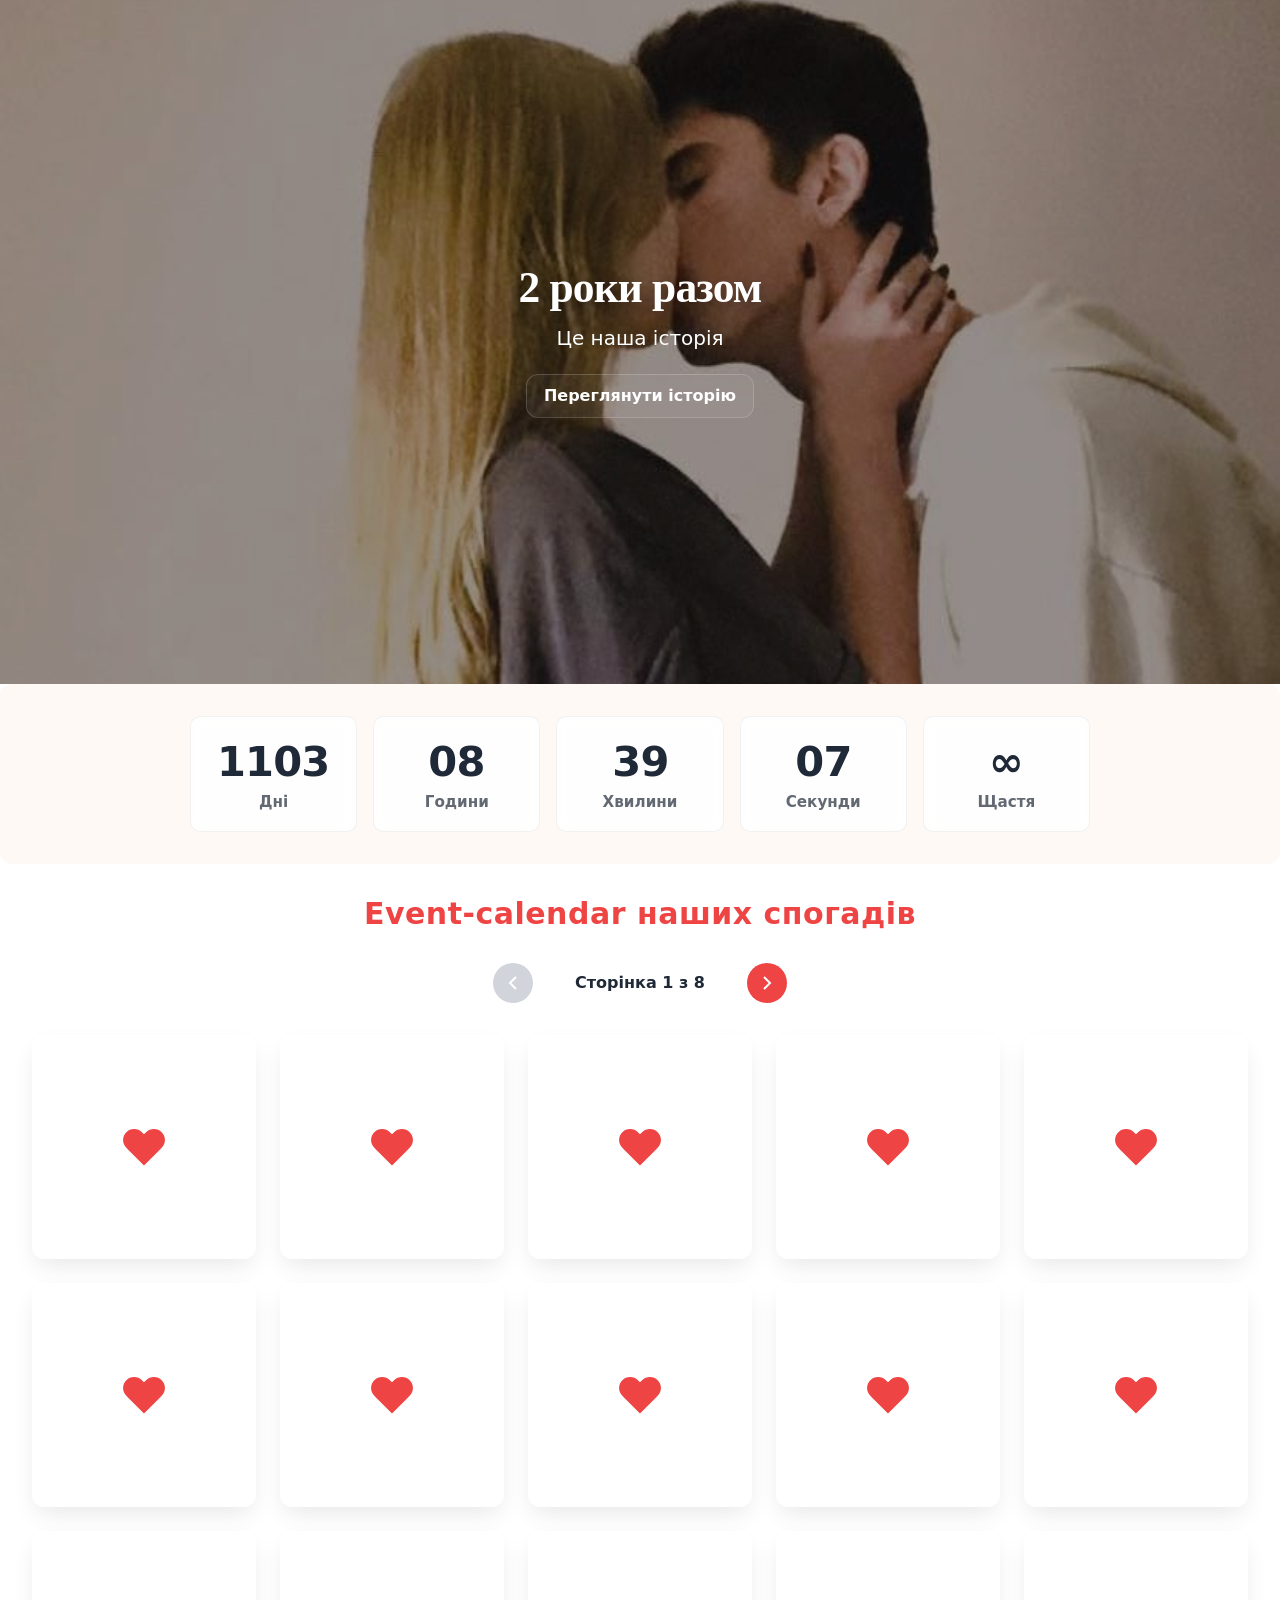
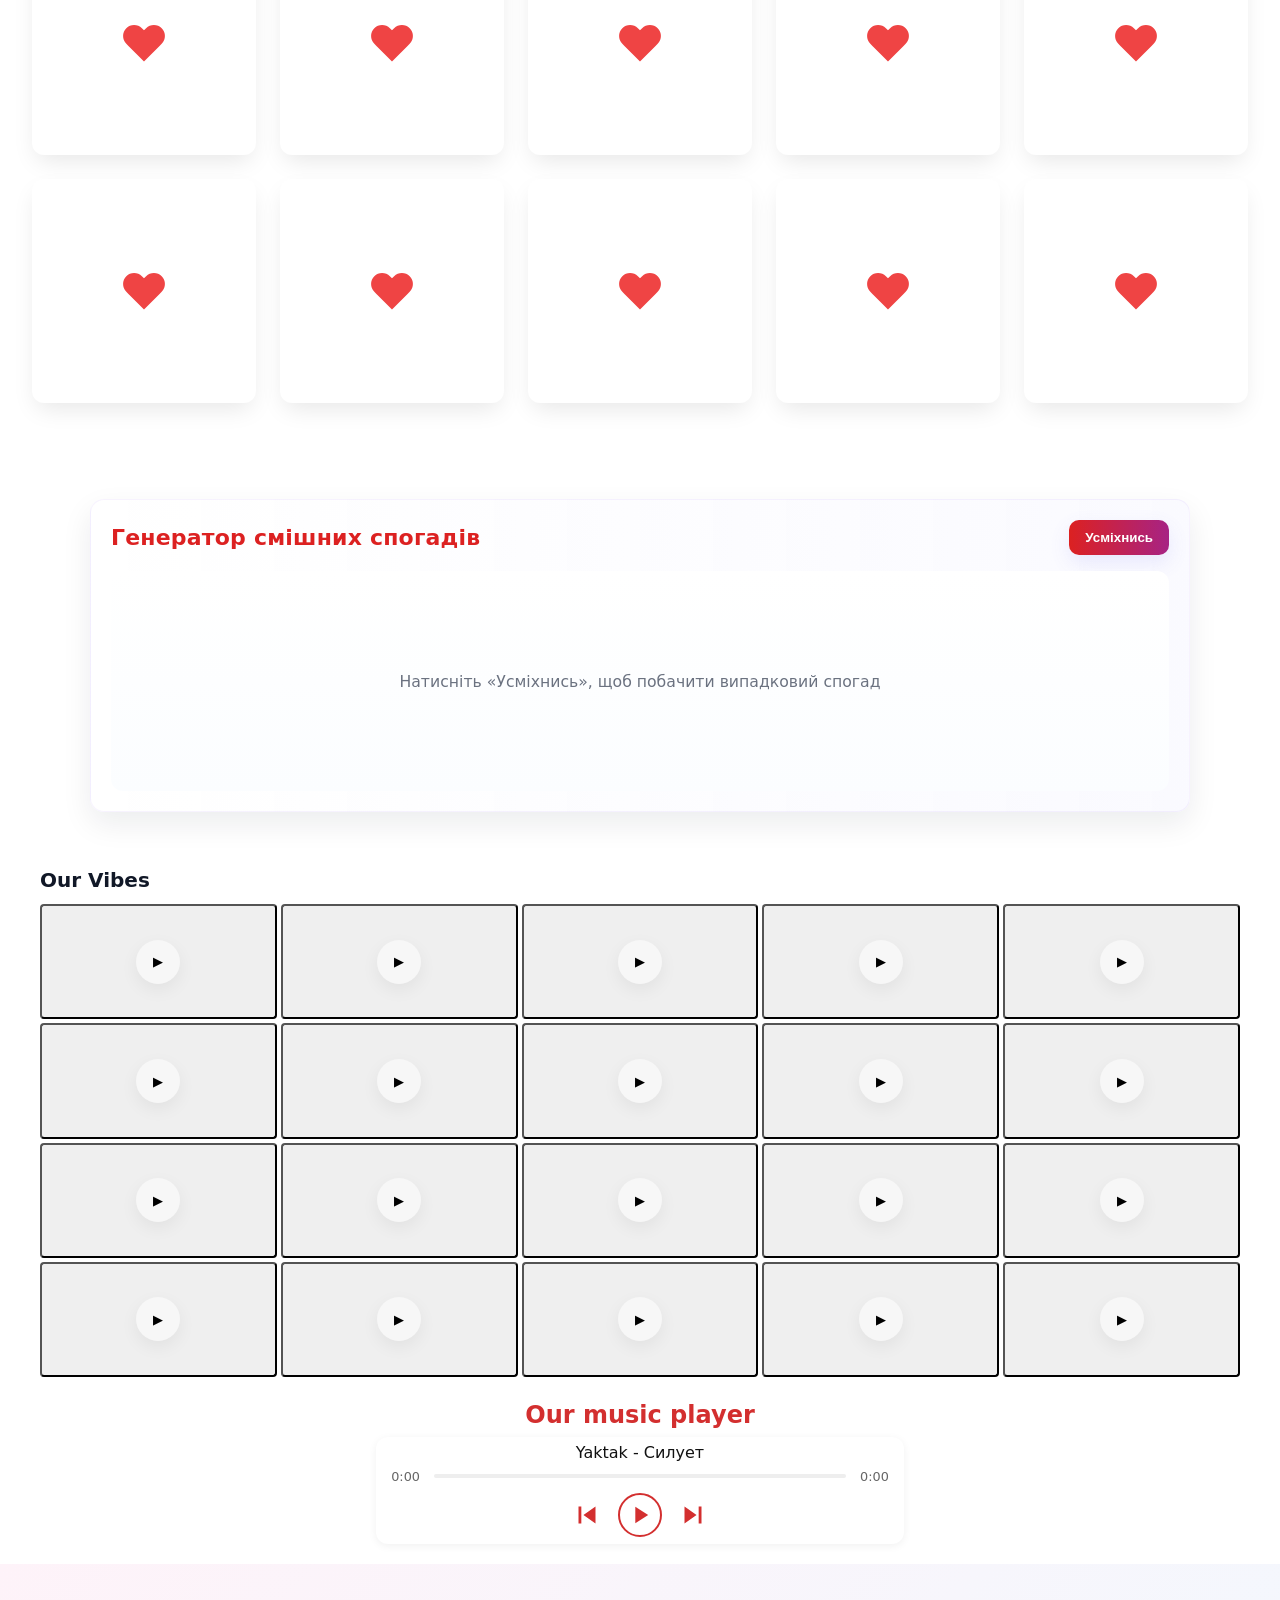
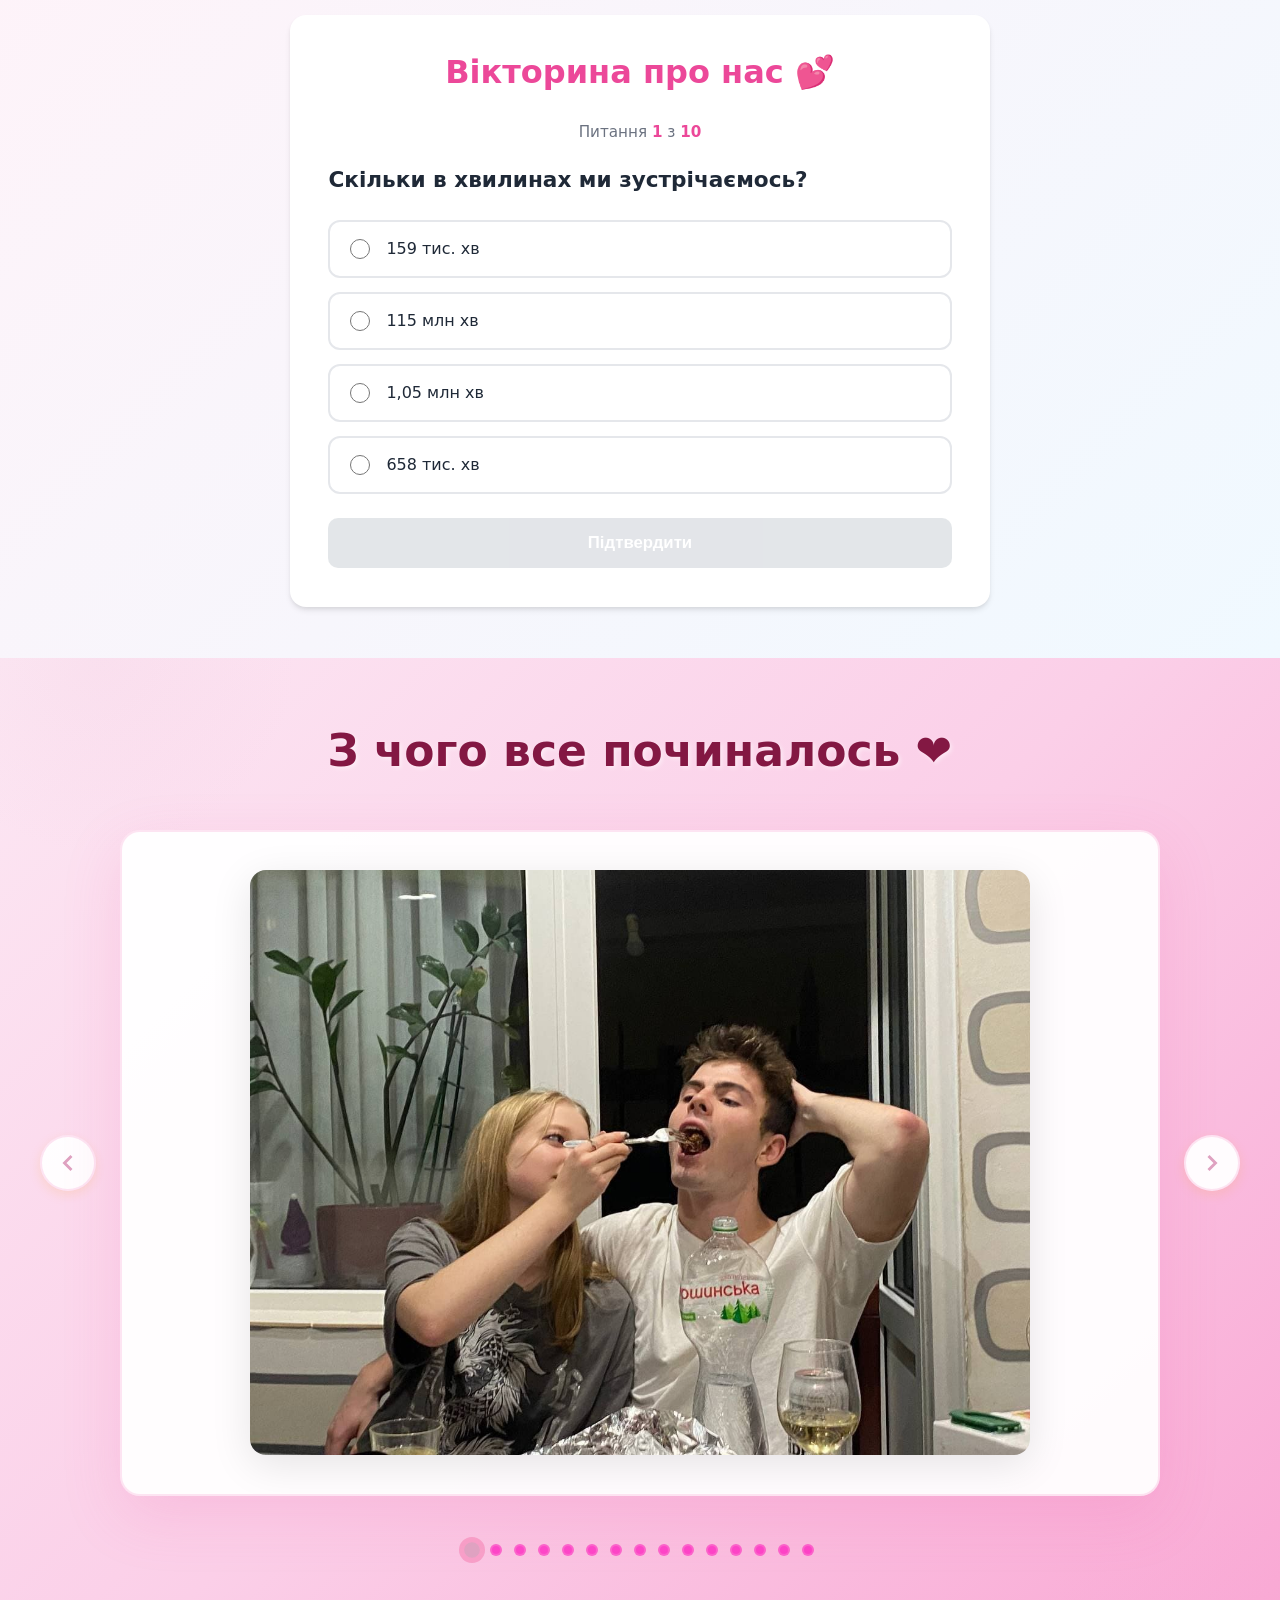
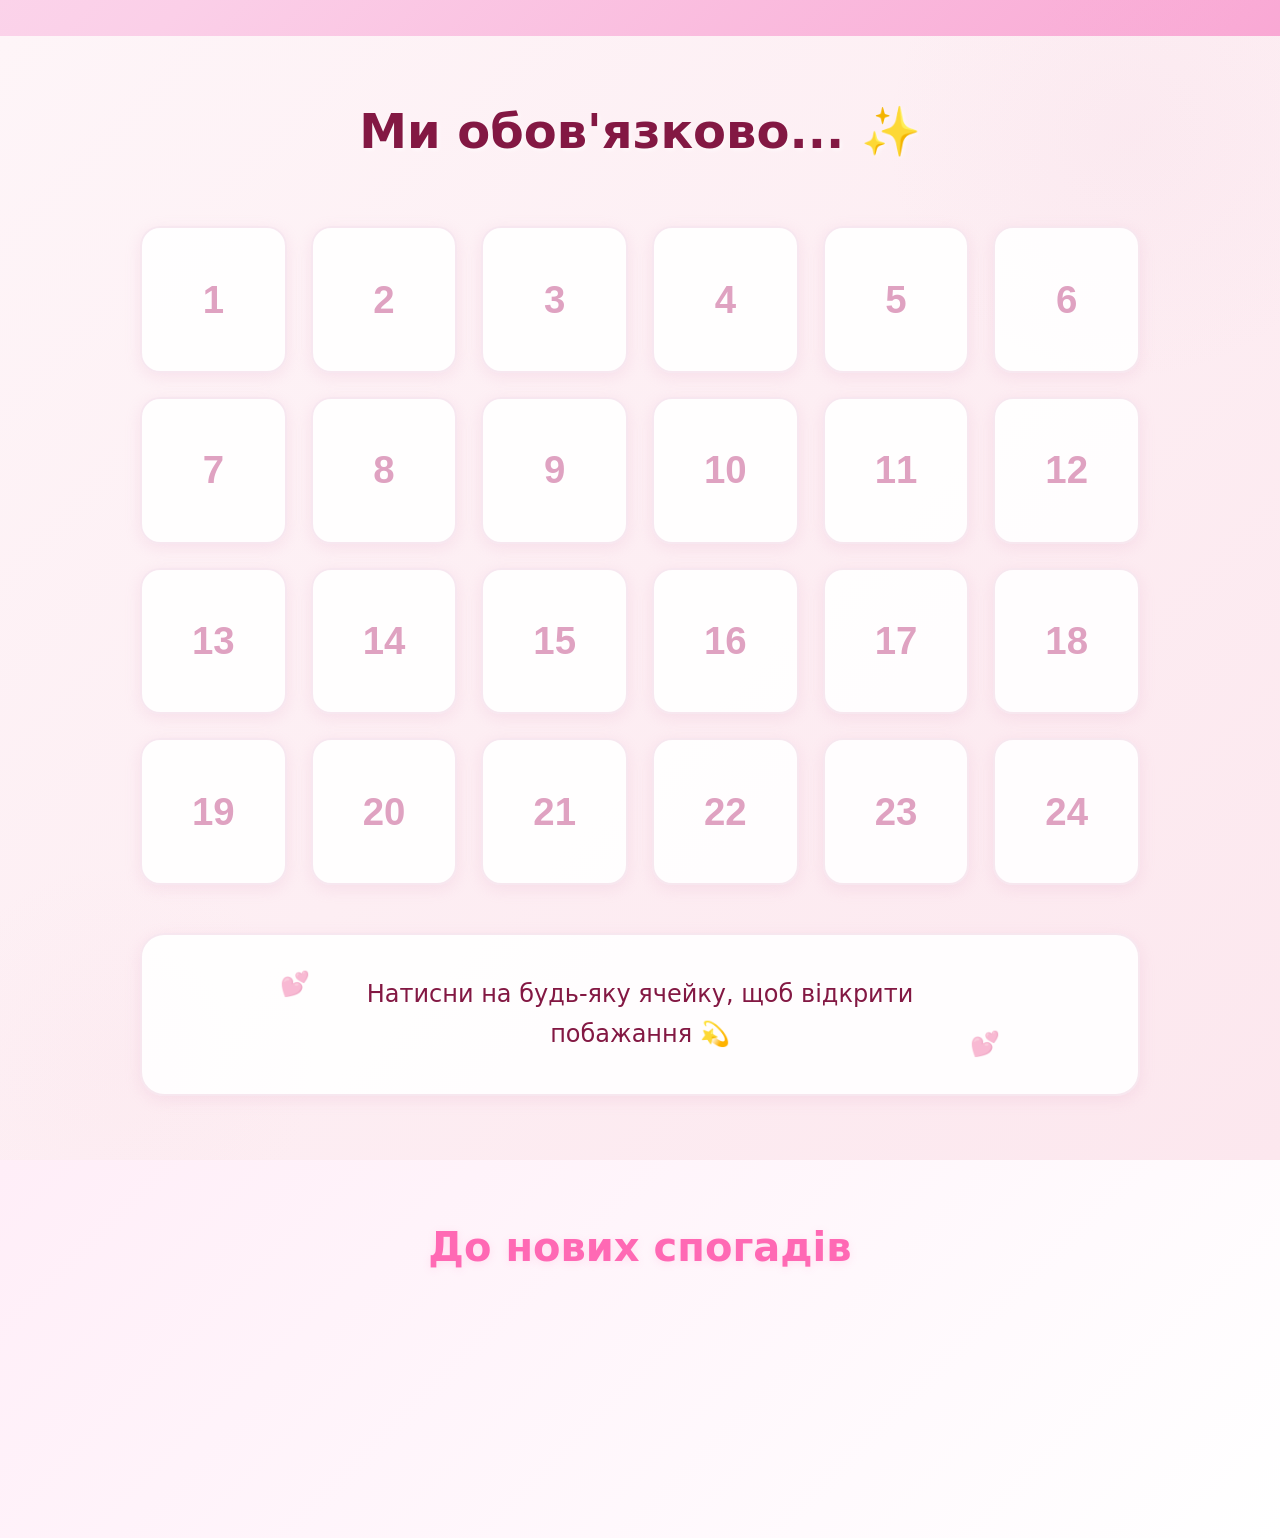
==== commit 326dd8fe: "to new memories added" ====
--- a/index.html
+++ b/index.html
@@ -35,9 +35,8 @@
   <!-- Partial wishes will be loaded here -->
   <div id="wishes-root"></div>
 
-  <main id="story">
-   
-  </main>
+  <!-- Partial to new memories will be loaded here -->
+  <div id="to-new-memories-root"></div>
 
   <script type="module" src="index.js"></script>
 </body>
--- a/style.css
+++ b/style.css
@@ -3,7 +3,7 @@
 
 /* Basic resets and global layout */
 *{box-sizing:border-box}
-html,body{height:100%}
+html,body{height:100%;margin:0;padding:0;}
 body{
   margin:0;
   font-family: Inter, system-ui, -apple-system, "Segoe UI", Roboto, "Helvetica Neue", Arial, sans-serif;
@@ -128,4 +128,151 @@
   .music-player__song-title { font-size: 0.8rem; }
 }
 
-
+/* To New Memories Block Styles */
+.to-new-memories {
+  display: flex;
+  justify-content: center;
+  align-items: center;
+  padding: 4rem 1rem;
+  background: linear-gradient(135deg, #ffeef8 0%, #fff 100%);
+  min-height: 300px;
+  position: relative;
+  overflow: hidden;
+}
+
+.to-new-memories__hearts {
+  position: absolute;
+  top: 0;
+  left: 0;
+  width: 100%;
+  height: 100%;
+  pointer-events: none;
+  z-index: 1;
+}
+
+.heart {
+  position: absolute;
+  font-size: 1.5rem;
+  opacity: 0;
+  animation: float-heart 8s ease-in-out infinite;
+}
+
+.heart-1 { left: 10%; top: 20%; animation-delay: 0s; }
+.heart-2 { left: 25%; top: 60%; animation-delay: 1.5s; }
+.heart-3 { left: 75%; top: 30%; animation-delay: 3s; }
+.heart-4 { left: 85%; top: 70%; animation-delay: 4.5s; }
+.heart-5 { left: 50%; top: 15%; animation-delay: 6s; }
+.heart-6 { left: 15%; top: 80%; animation-delay: 2s; }
+.heart-7 { left: 90%; top: 45%; animation-delay: 5s; }
+.heart-8 { left: 40%; top: 85%; animation-delay: 7s; }
+
+@keyframes float-heart {
+  0% {
+    opacity: 0;
+    transform: translateY(0) scale(0.8) rotate(0deg);
+  }
+  10% {
+    opacity: 0.7;
+  }
+  50% {
+    opacity: 0.9;
+    transform: translateY(-30px) scale(1.2) rotate(15deg);
+  }
+  90% {
+    opacity: 0.7;
+  }
+  100% {
+    opacity: 0;
+    transform: translateY(0) scale(0.8) rotate(0deg);
+  }
+}
+
+.to-new-memories__content {
+  text-align: center;
+  display: flex;
+  flex-direction: column;
+  align-items: center;
+  gap: 1.5rem;
+  position: relative;
+  z-index: 2;
+}
+
+.to-new-memories__title {
+  font-size: 2.5rem;
+  font-weight: 700;
+  color: #ff69b4;
+  margin: 0;
+  text-shadow: 0 2px 8px rgba(255, 105, 180, 0.15);
+}
+
+.to-new-memories__arrow {
+  display: flex;
+  justify-content: center;
+}
+
+.to-new-memories__arrow svg {
+  filter: drop-shadow(0 6px 12px rgba(255, 105, 180, 0.4));
+}
+
+/* Анімація цільної стрілки з промальовуванням */
+.arrow-line {
+  stroke-dasharray: 140;
+  stroke-dashoffset: 140;
+  animation: draw-line 3s ease-in-out infinite;
+}
+
+.arrow-tip {
+  stroke-dasharray: 30;
+  stroke-dashoffset: 30;
+  opacity: 0;
+  animation: draw-tip 3s ease-in-out infinite;
+}
+
+@keyframes draw-line {
+  0% {
+    stroke-dashoffset: 140;
+  }
+  60% {
+    stroke-dashoffset: 0;
+  }
+  100% {
+    stroke-dashoffset: 0;
+  }
+}
+
+@keyframes draw-tip {
+  0%, 55% {
+    stroke-dashoffset: 30;
+    opacity: 0;
+  }
+  60% {
+    opacity: 1;
+  }
+  80% {
+    stroke-dashoffset: 0;
+    opacity: 1;
+  }
+  100% {
+    stroke-dashoffset: 0;
+    opacity: 1;
+  }
+}
+
+@media (max-width: 600px) {
+  .to-new-memories {
+    padding: 3rem 1rem;
+    min-height: 250px;
+  }
+  
+  .to-new-memories__title {
+    font-size: 2rem;
+  }
+  
+  .to-new-memories__arrow svg {
+    width: 60px;
+    height: 135px;
+  }
+}
+
+
+
